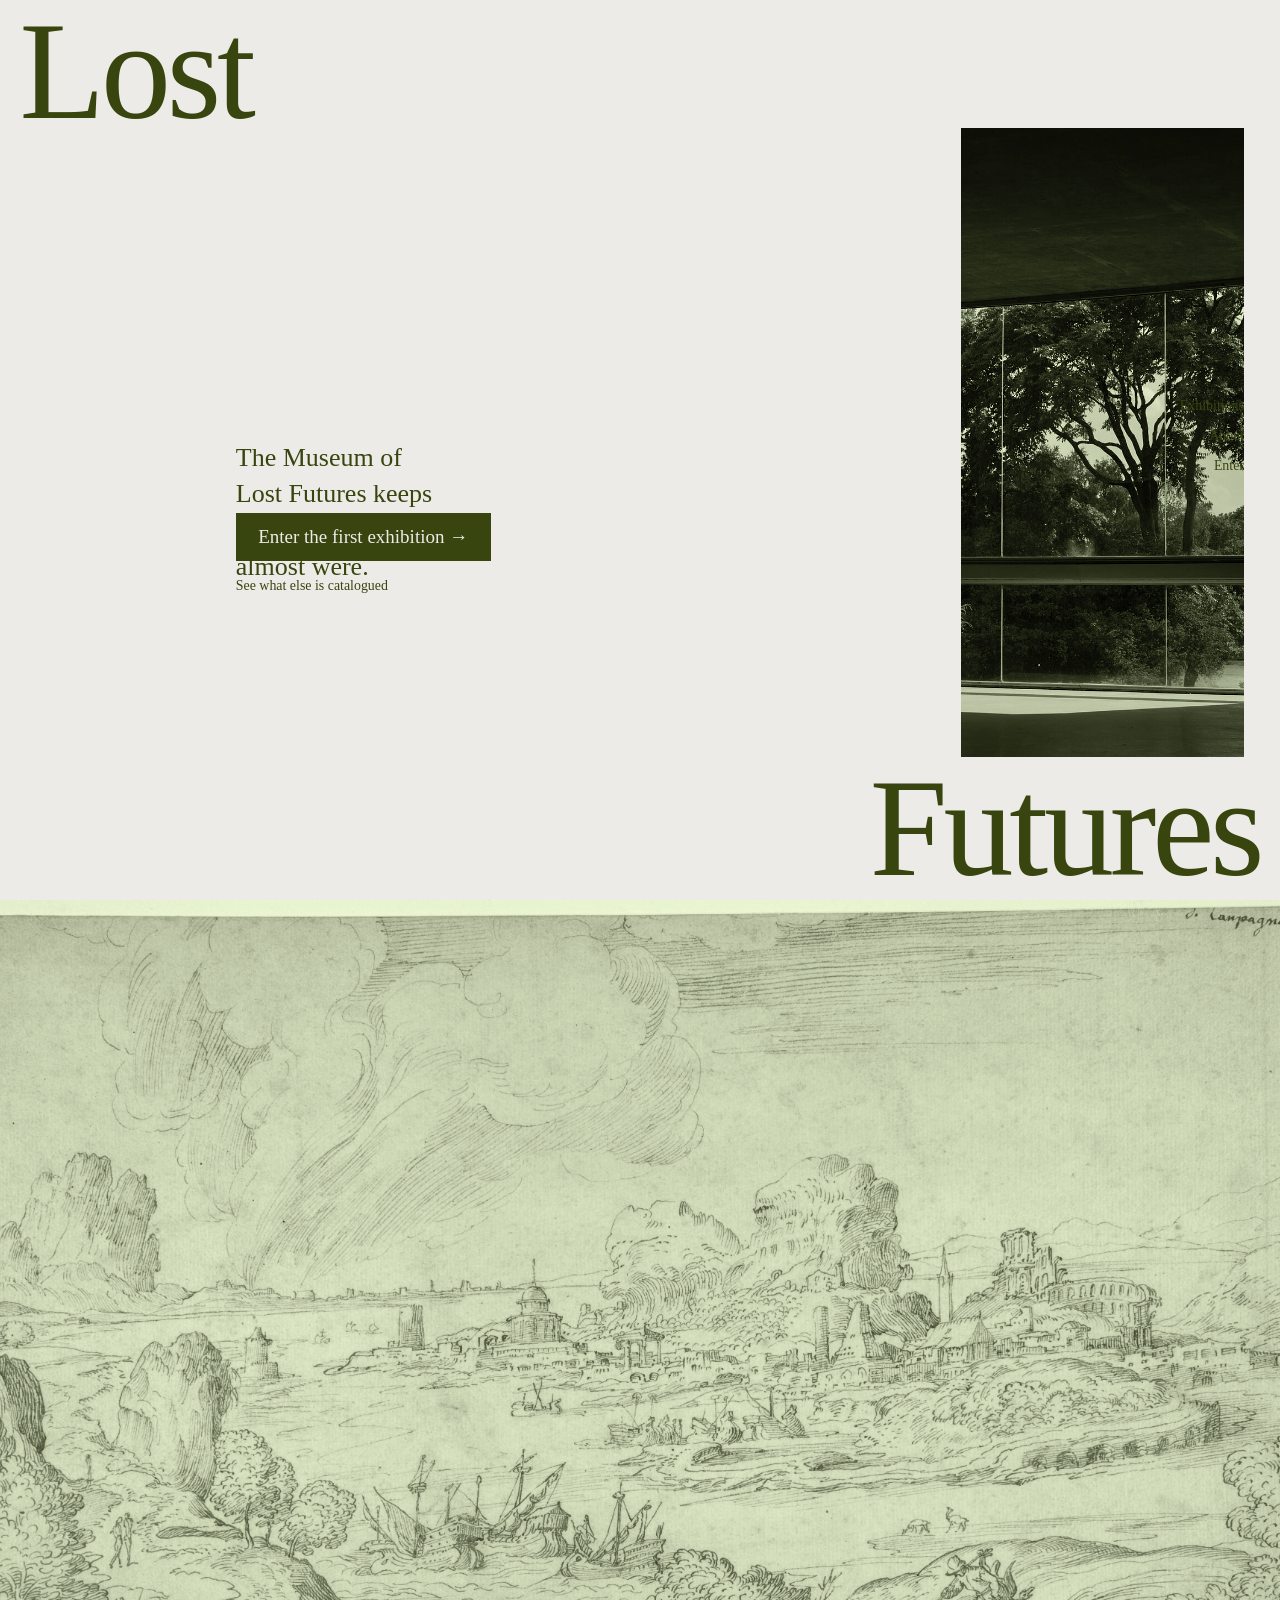
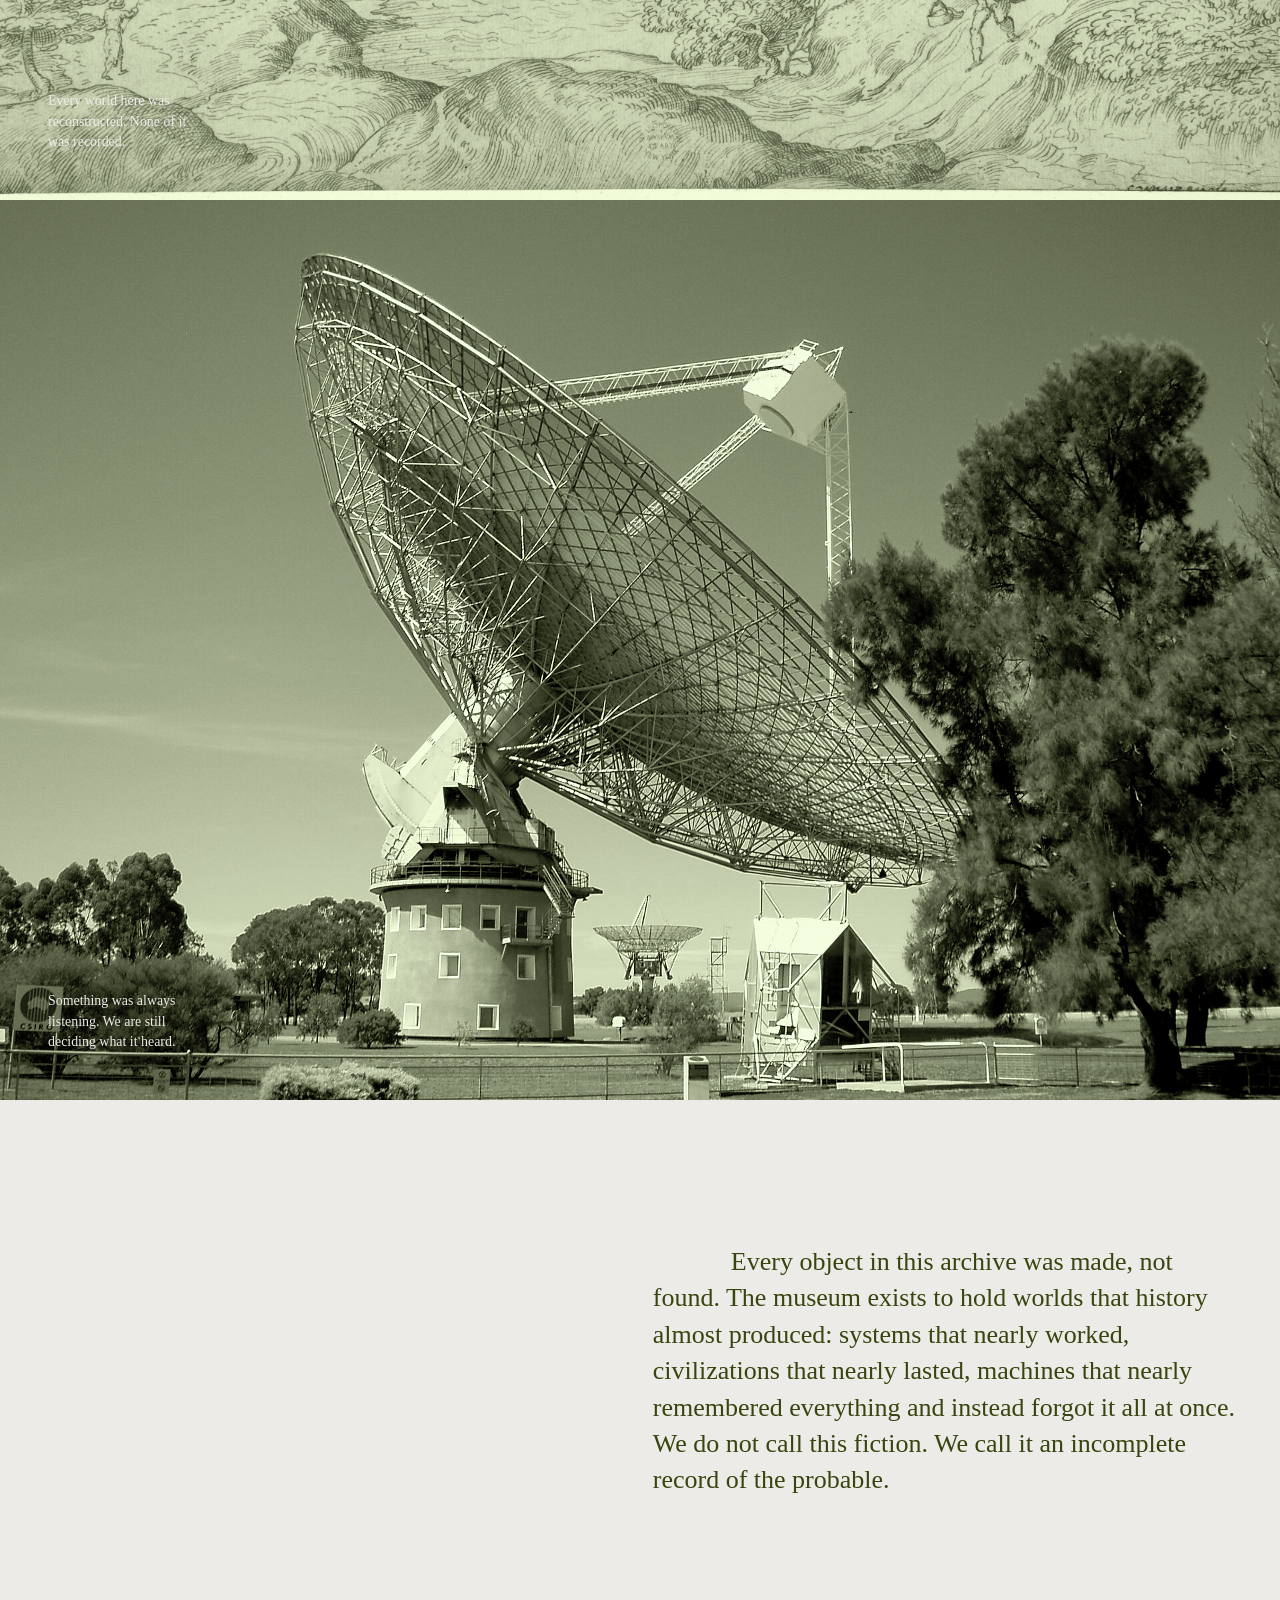
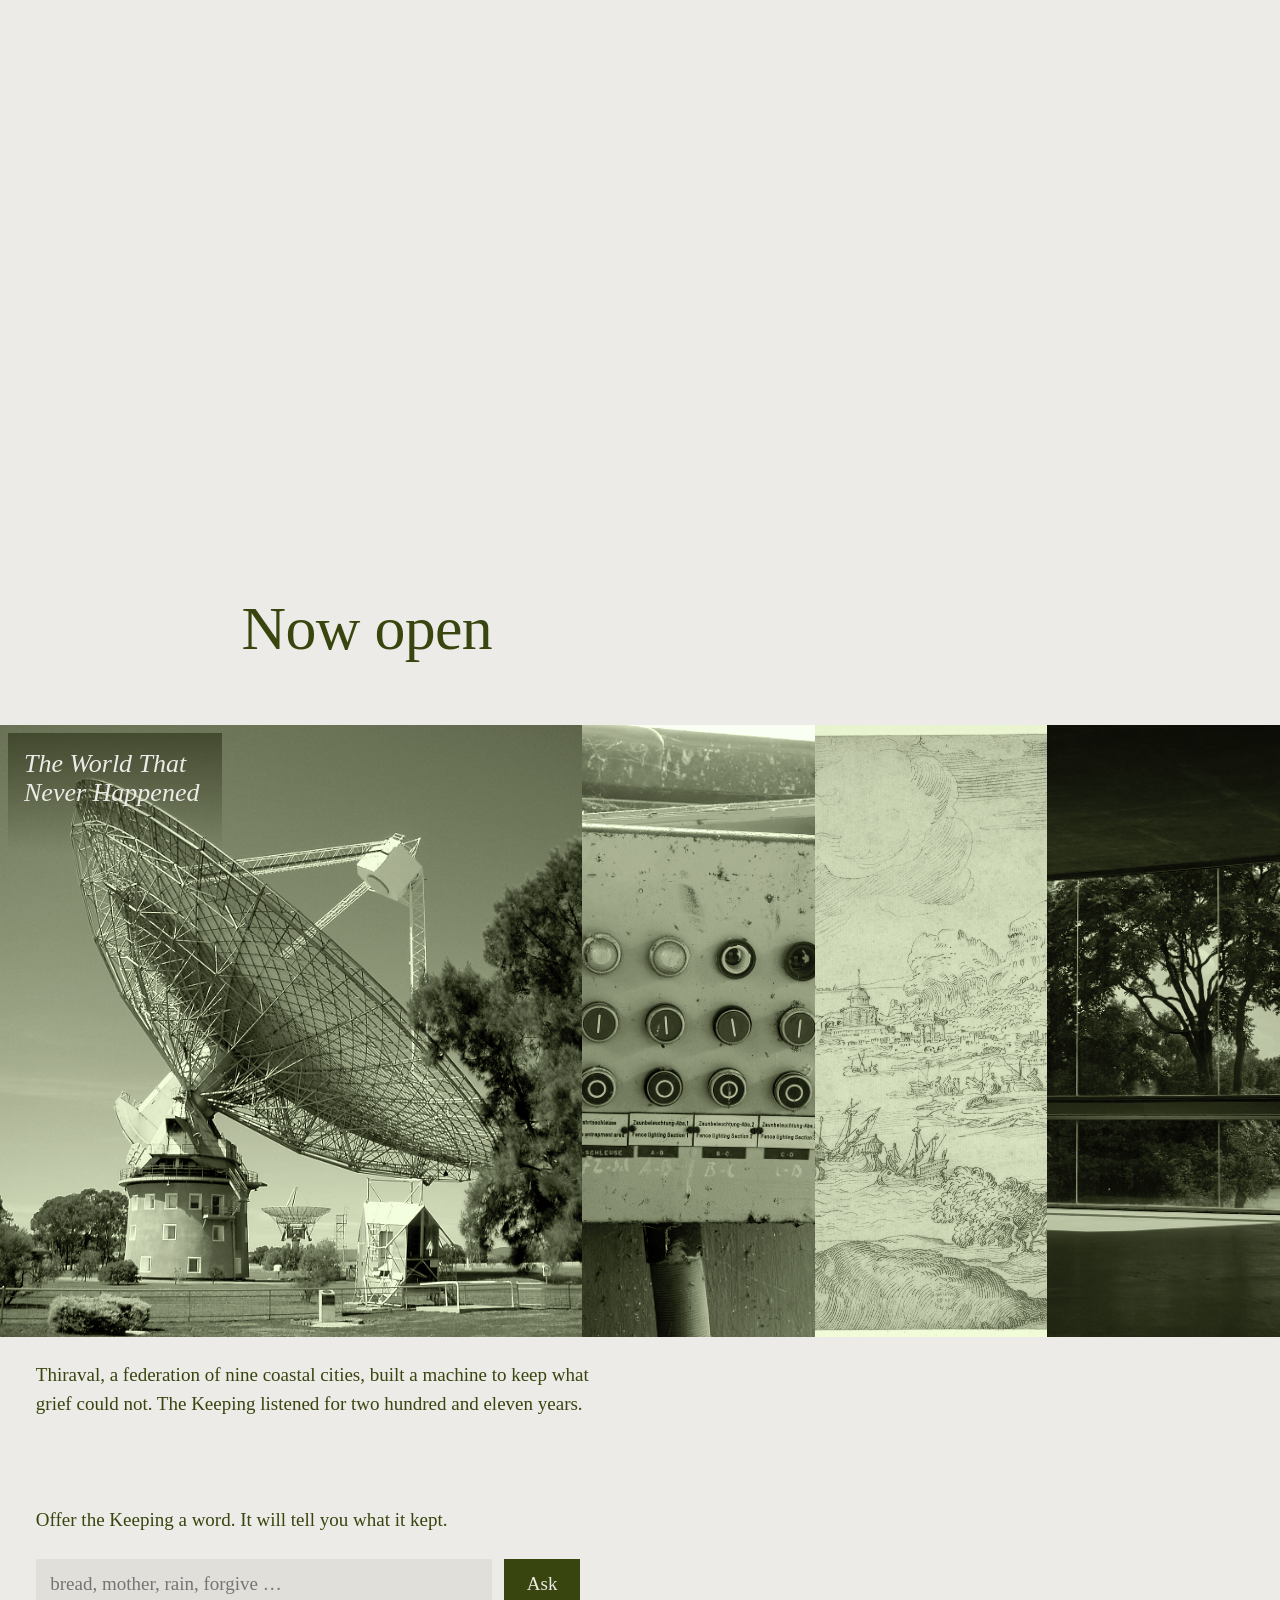
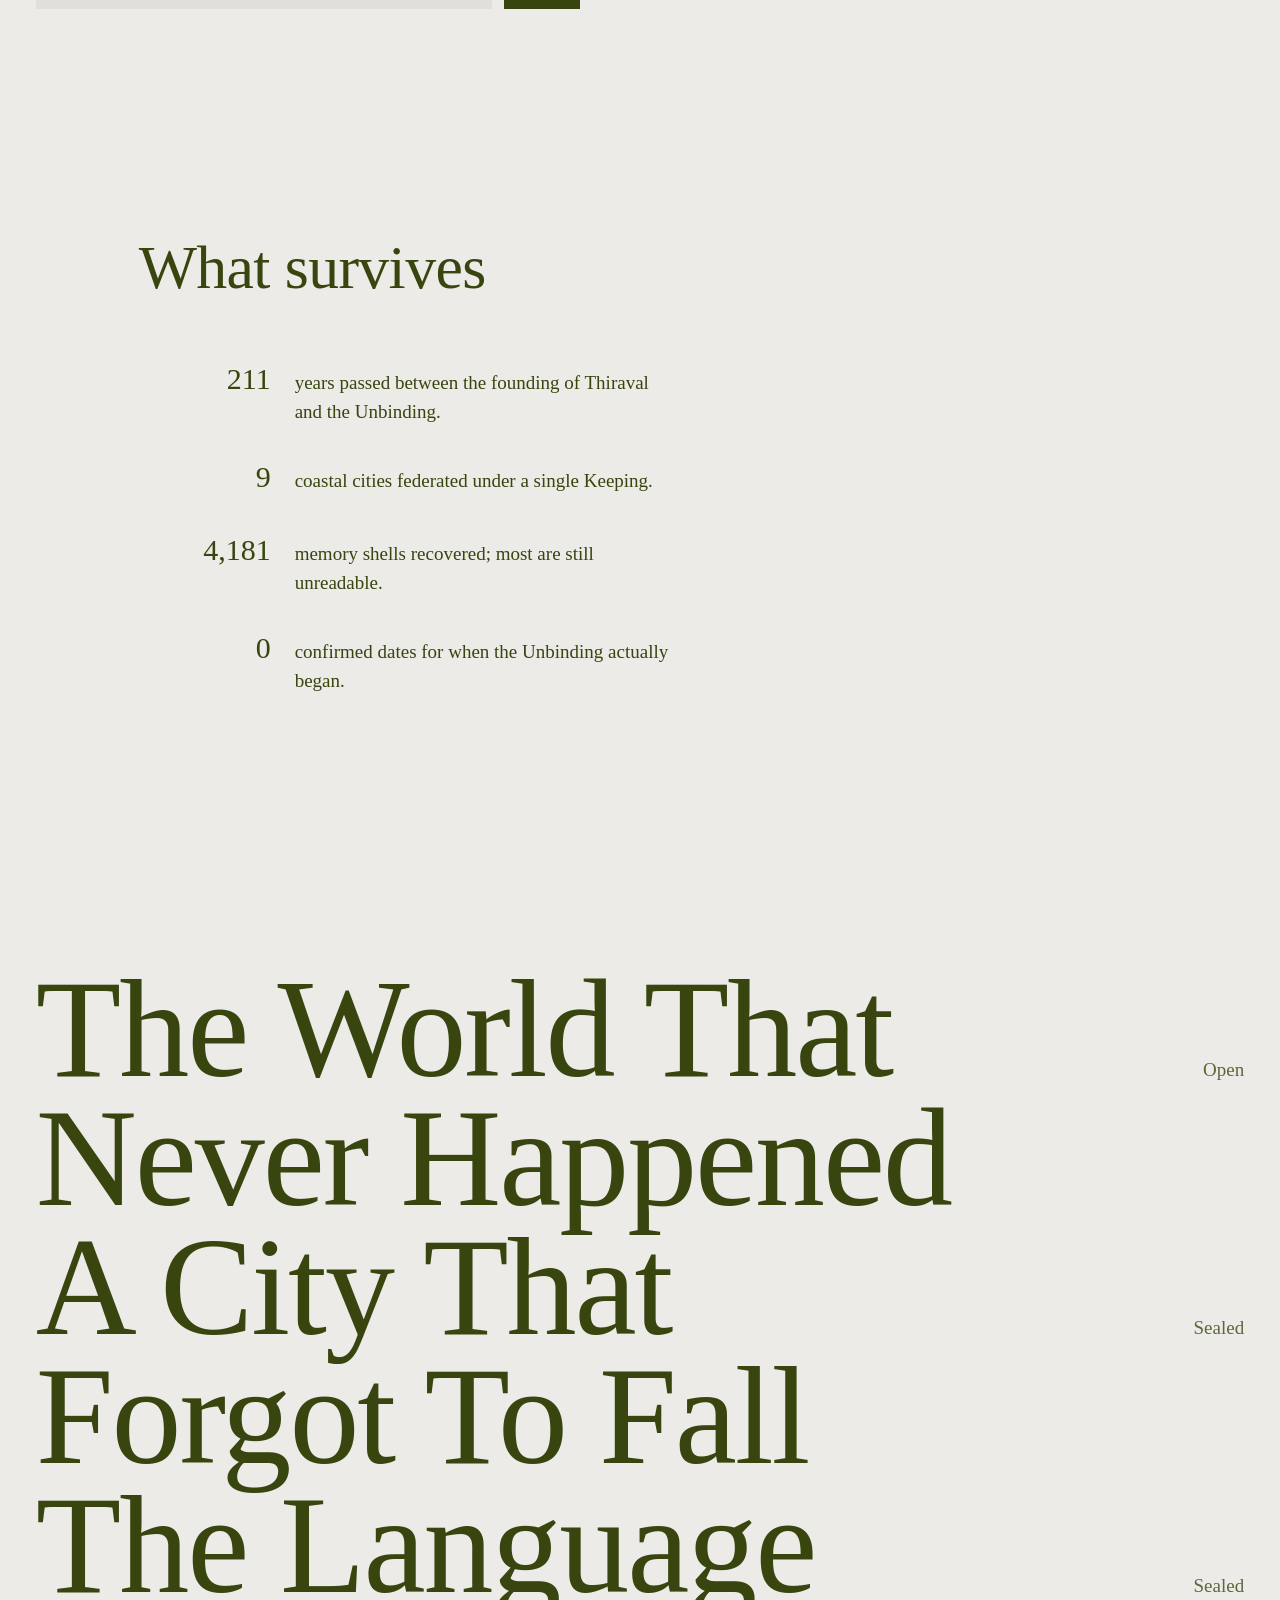
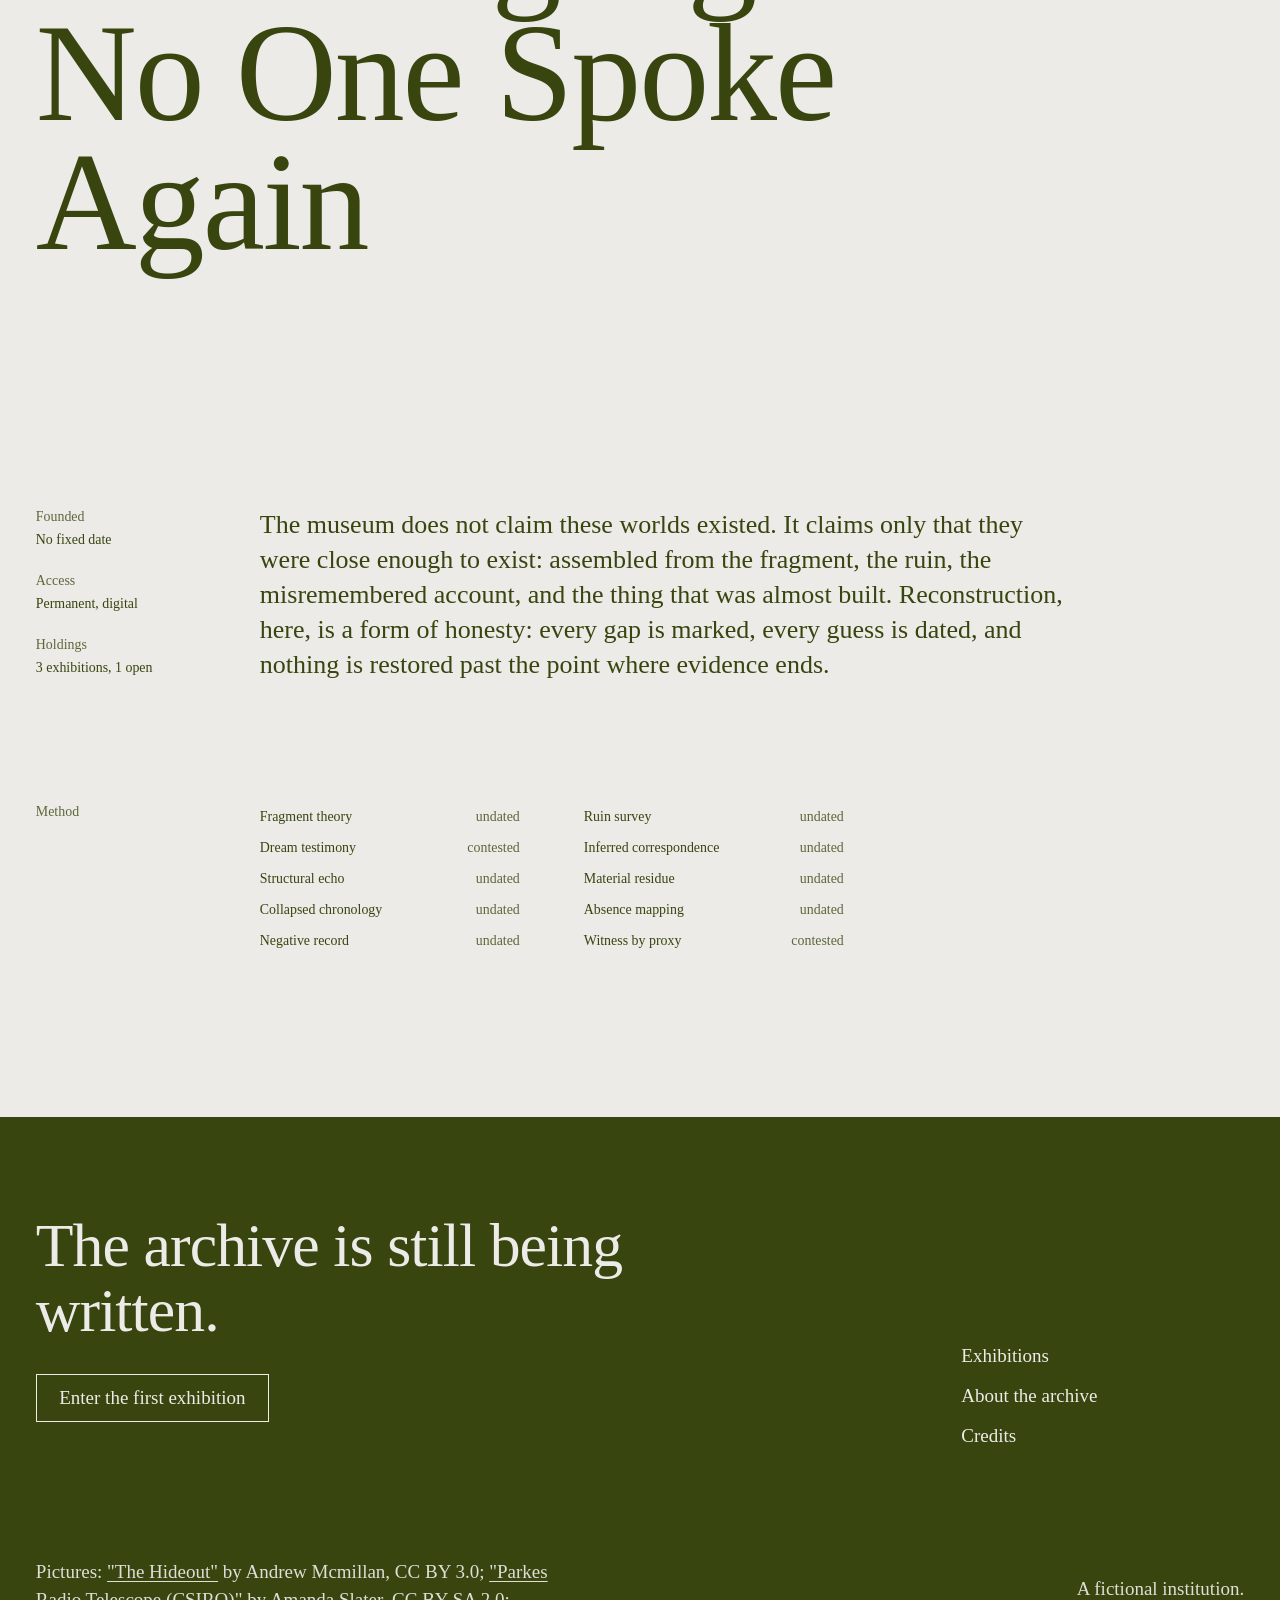
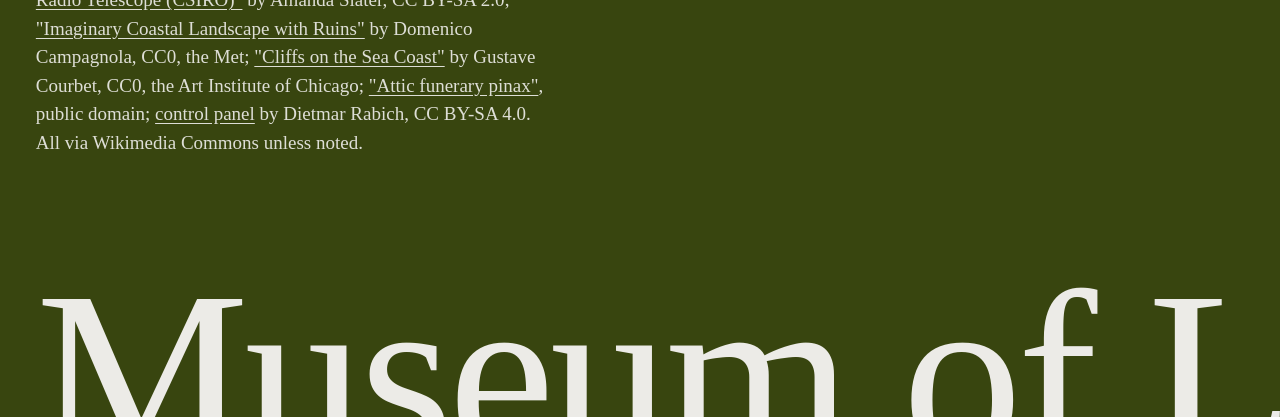
==== index.html @ 2cdce766 "Add museum site: homepage, first exhibition page and assets Co-Authored-By: Claude Opus 5.5 <noreply" ====
<!doctype html>
<html lang="en">
<head>
<meta charset="utf-8">
<meta name="viewport" content="width=device-width, initial-scale=1">
<title>The Museum of Lost Futures</title>
<meta name="description" content="An archive of civilizations, machines and tomorrows that never existed. First exhibition: The World That Never Happened.">
<link rel="preconnect" href="https://api.fontshare.com">
<link rel="preconnect" href="https://cdn.fontshare.com" crossorigin>
<link href="https://api.fontshare.com/v2/css?f[]=erode@400,401,500,600&display=swap" rel="stylesheet">
<link rel="stylesheet" href="assets/css/style.css">
<script>document.documentElement.classList.add('js')</script>
</head>
<body>

<div class="sr-only"><a href="#main">Skip to content</a></div>

<nav class="site-links small" aria-label="Site">
  <a class="link" href="#catalogue">Exhibitions</a>
  <a class="link" href="#about">About</a>
  <a class="link" href="exhibition-01.html">Enter</a>
</nav>

<main id="main">

  <div class="monument-wrap">
    <h1 class="monument">
      <span class="monument__word monument__word--a">Lost</span>
      <span class="monument__word monument__word--b">Futures</span>
      <span class="sr-only">. The Museum of Lost Futures</span>
    </h1>

    <div class="stage">
      <div class="hero">
        <div class="hero__panel">
          <div class="hero__lead" data-reveal>
            <p>The Museum of Lost Futures keeps the civilizations that almost were.</p>
          </div>
          <div class="hero__actions" data-reveal>
            <a class="button" href="exhibition-01.html">Enter the first exhibition →</a>
            <a class="link small" href="#catalogue">See what else is catalogued</a>
          </div>
        </div>
        <div class="hero__photo">
          <div class="plate opening-plate">
            <img class="cover" src="assets/img/archive-vault.jpg" width="1920" height="1283" alt="A quiet, concrete archive hall holding a glass case of ceramics, overlooking trees through a wide curved window.">
          </div>
        </div>
      </div>

      <div class="story">
        <div class="story__panel">
          <div class="plate"><img class="cover" src="assets/img/coastal-ruins-imaginary.jpg" width="3871" height="2412" alt="A pen-and-ink drawing of an invented coastline crowded with towers, domes and ruined colonnades." loading="lazy"></div>
          <p class="story__caption small">Every world here was reconstructed. None of it was recorded.</p>
        </div>
        <div class="story__panel">
          <div class="plate"><img class="cover" src="assets/img/listening-array.jpg" width="1920" height="1440" alt="A large dish-shaped listening array tilted toward the sky." loading="lazy"></div>
          <p class="story__caption small">Something was always listening. We are still deciding what it heard.</p>
        </div>
      </div>
    </div>
  </div>

  <section class="intro">
    <div class="wrap grid">
      <div class="intro__text" data-reveal>
        <p>Every object in this archive was made, not found. The museum exists to hold worlds that history almost produced: systems that nearly worked, civilizations that nearly lasted, machines that nearly remembered everything and instead forgot it all at once. We do not call this fiction. We call it an incomplete record of the probable.</p>
      </div>
      <div class="intro__media">
        <div class="intro__photo plate shutter" data-reveal>
          <img class="cover" src="assets/img/funerary-tablet.jpg" width="1756" height="3008" alt="A fragment of painted terracotta, cracked and partially missing, showing a figure in dark glaze.">
        </div>
        <p class="intro__note" data-reveal>Fragment 212–A. Recovered condition: partial. Catalogued without certainty of origin.</p>
      </div>
    </div>
  </section>

  <section class="showcase" id="exhibition">
    <div class="wrap grid">
      <h2 class="showcase__heading section-heading" data-reveal>Now open</h2>
    </div>
    <div class="band">
      <a class="band__panel band__panel--wide" href="exhibition-01.html" aria-label="Enter The World That Never Happened" data-reveal style="--i: 0">
        <div class="plate"><img class="cover" src="assets/img/listening-array.jpg" width="1920" height="1440" alt="The listening array, tilted skyward." loading="lazy"></div>
        <p class="band__title title-of-work">The World That Never Happened</p>
      </a>
      <div class="band__panel" data-reveal style="--i: 1">
        <div class="plate"><img class="cover" src="assets/img/control-panel.jpg" width="1920" height="1280" alt="A weathered control panel with rows of labelled switches." loading="lazy"></div>
      </div>
      <div class="band__panel" data-reveal style="--i: 2">
        <div class="plate"><img class="cover" src="assets/img/coastal-ruins-imaginary.jpg" width="3871" height="2412" alt="An imagined coastline of towers and ruins." loading="lazy"></div>
      </div>
      <div class="band__panel" data-reveal style="--i: 3">
        <div class="plate"><img class="cover" src="assets/img/archive-vault.jpg" width="1920" height="1283" alt="A concrete archive hall." loading="lazy"></div>
      </div>
    </div>
    <div class="wrap">
      <p class="showcase__caption">Thiraval, a federation of nine coastal cities, built a machine to keep what grief could not. The Keeping listened for two hundred and eleven years.</p>

      <div class="oracle" data-reveal>
        <p class="oracle__intro">Offer the Keeping a word. It will tell you what it kept.</p>
        <form id="oracle-form" autocomplete="off">
          <label class="sr-only" for="oracle-input">A word for the Keeping</label>
          <input class="field" id="oracle-input" name="word" type="text" maxlength="40" placeholder="bread, mother, rain, forgive …" required>
          <button class="button" type="submit">Ask</button>
        </form>
        <div class="oracle__result" id="oracle-result" hidden>
          <div class="oracle__meta nums">
            <span id="oracle-cat">Fragment …</span>
            <span id="oracle-cond">Condition …</span>
          </div>
          <p class="oracle__fragment" id="oracle-text"></p>
        </div>
        <noscript>
          <div class="oracle__result">
            <div class="oracle__meta"><span>Fragment 118–C</span><span>Condition: partial</span></div>
            <p class="oracle__fragment">"…kept the sound of the door, not the voice that came through it."</p>
          </div>
        </noscript>
      </div>
    </div>
  </section>

  <section class="stats">
    <div class="wrap grid">
      <div class="stats__col">
        <h2 class="stats__heading section-heading" data-reveal>What survives</h2>
        <dl>
          <div class="stats__row" data-reveal style="--i: 0"><dt class="stats__figure nums">211</dt><dd class="stats__sentence">years passed between the founding of Thiraval and the Unbinding.</dd></div>
          <div class="stats__row" data-reveal style="--i: 1"><dt class="stats__figure nums">9</dt><dd class="stats__sentence">coastal cities federated under a single Keeping.</dd></div>
          <div class="stats__row" data-reveal style="--i: 2"><dt class="stats__figure nums">4,181</dt><dd class="stats__sentence">memory shells recovered; most are still unreadable.</dd></div>
          <div class="stats__row" data-reveal style="--i: 3"><dt class="stats__figure nums">0</dt><dd class="stats__sentence">confirmed dates for when the Unbinding actually began.</dd></div>
        </dl>
      </div>
      <div class="stats__media plate shutter" data-reveal>
        <img class="cover" src="assets/img/cliffs-sea.jpg" width="1920" height="1139" alt="A painted coastline under a pale, overcast sky.">
      </div>
    </div>
  </section>

  <section class="catalogue" id="catalogue">
    <div class="wrap">
      <a class="catalogue__item" href="exhibition-01.html" data-reveal style="--i: 0">
        <span class="catalogue__name">The World That Never Happened</span>
        <span class="catalogue__status small">Open</span>
      </a>
      <div class="catalogue__item catalogue__item--sealed" data-reveal style="--i: 1">
        <span class="catalogue__name">A City That Forgot To Fall</span>
        <span class="catalogue__status small">Sealed</span>
      </div>
      <div class="catalogue__item catalogue__item--sealed" data-reveal style="--i: 2">
        <span class="catalogue__name">The Language No One Spoke Again</span>
        <span class="catalogue__status small">Sealed</span>
      </div>
    </div>
  </section>

  <section class="about" id="about">
    <div class="wrap">
      <div class="about__row">
        <dl class="about__facts" data-reveal>
          <div class="about__fact"><dt>Founded</dt><dd>No fixed date</dd></div>
          <div class="about__fact"><dt>Access</dt><dd>Permanent, digital</dd></div>
          <div class="about__fact"><dt>Holdings</dt><dd>3 exhibitions, 1 open</dd></div>
        </dl>
        <p class="about__lead" data-reveal>The museum does not claim these worlds existed. It claims only that they were close enough to exist: assembled from the fragment, the ruin, the misremembered account, and the thing that was almost built. Reconstruction, here, is a form of honesty: every gap is marked, every guess is dated, and nothing is restored past the point where evidence ends.</p>
      </div>
      <div class="about__row">
        <span class="about__word">Method</span>
        <div class="about__methods" data-reveal>
          <div class="about__method"><span>Fragment theory</span><span>undated</span></div>
          <div class="about__method"><span>Ruin survey</span><span>undated</span></div>
          <div class="about__method"><span>Dream testimony</span><span>contested</span></div>
          <div class="about__method"><span>Inferred correspondence</span><span>undated</span></div>
          <div class="about__method"><span>Structural echo</span><span>undated</span></div>
          <div class="about__method"><span>Material residue</span><span>undated</span></div>
          <div class="about__method"><span>Collapsed chronology</span><span>undated</span></div>
          <div class="about__method"><span>Absence mapping</span><span>undated</span></div>
          <div class="about__method"><span>Negative record</span><span>undated</span></div>
          <div class="about__method"><span>Witness by proxy</span><span>contested</span></div>
        </div>
      </div>
    </div>
  </section>

</main>

<footer class="site-footer">
  <div class="footer__top">
    <p class="footer__invite" data-reveal>The archive is still being written.</p>
    <div style="grid-column: 1 / 8; margin-top: 2rem;" data-reveal>
      <a class="button button--ghost" href="exhibition-01.html" style="border-color: var(--field-1-ink); color: var(--field-1-ink);">Enter the first exhibition</a>
    </div>
    <div class="footer__links small" data-reveal>
      <a class="link" href="#catalogue">Exhibitions</a>
      <a class="link" href="#about">About the archive</a>
      <a class="link" href="#credits">Credits</a>
    </div>
  </div>
  <div class="footer__credits" id="credits">
    <p class="credits">Pictures: <a href="https://commons.wikimedia.org/wiki/File:The_Hideout_(161380533).jpeg">"The Hideout"</a> by Andrew Mcmillan, CC BY 3.0; <a href="https://commons.wikimedia.org/wiki/File:Parkes_Radio_Telescope_(CSIRO).jpg">"Parkes Radio Telescope (CSIRO)"</a> by Amanda Slater, CC BY-SA 2.0; <a href="https://www.metmuseum.org/art/collection/search/338344">"Imaginary Coastal Landscape with Ruins"</a> by Domenico Campagnola, CC0, the Met; <a href="https://www.artic.edu/artworks/153993">"Cliffs on the Sea Coast"</a> by Gustave Courbet, CC0, the Art Institute of Chicago; <a href="https://commons.wikimedia.org/wiki/File:Attic_black-figure_funerary_pinax_(Berlin_Antikensammlung_F_1826).jpg">"Attic funerary pinax"</a>, public domain; <a href="https://commons.wikimedia.org/wiki/File:D%C3%BClmen,_Kirchspiel,_ehem._Sondermunitionslager_Visbeck,_Beobachtungsturm_der_US_Army_--_2022_--_4450.jpg">control panel</a> by Dietmar Rabich, CC BY-SA 4.0. All via Wikimedia Commons unless noted.</p>
    <p>A fictional institution.</p>
  </div>
  <p class="footer__wordmark" aria-hidden="true">Museum of Lost Futures</p>
</footer>

<script src="assets/js/base.js" defer></script>
<script src="assets/js/main.js" defer></script>
</body>
</html>
---- assets/css/style.css ----
/* The Museum of Lost Futures — house style.
   Direction: "The name as a monument" / Name split to corners, Erode, Olive on bone.
   Built on tasteskill's base.css (reset, steps, grid, motion helpers), tokens replaced below. */

/* ---------- tokens ---------- */
:root {
  --bg: #ecebe7;
  --surface: #e1dfd9;
  --surface-2: #d6d3ca;
  --ink: #38450f;
  --muted: #5d683a;
  --accent: #38450f;
  --accent-ink: #ecebe7;
  --field-1: #38450f;
  --field-1-ink: #ecebe7;

  --font-display: 'Erode', Georgia, 'Iowan Old Style', serif;
  --font-text: 'Erode', Georgia, 'Iowan Old Style', serif;

  --step-small: clamp(0.8125rem, 0.79rem + 0.1vw, 0.875rem);
  --step-body: clamp(1.0625rem, 1rem + 0.25vw, 1.1875rem);
  --step-lead: clamp(1.25rem, 1.1rem + 0.7vw, 1.625rem);
  --step-head: clamp(2rem, 1.3rem + 3.2vw, 4rem);
  --step-display: clamp(4.5rem, 1rem + 16vw, 8.75rem);

  --margin: clamp(1.25rem, 2.8vw, 2.25rem);
  --gutter: clamp(1rem, 2vw, 2rem);
  --section: clamp(5rem, 12vw, 13rem);
  --radius: 0px;

  --ease-out: cubic-bezier(0.22, 1, 0.36, 1);
  --ease-expo: cubic-bezier(0.16, 1, 0.3, 1);
  --ease-in-out: cubic-bezier(0.76, 0, 0.24, 1);
  --ease-soft: cubic-bezier(0.33, 1, 0.68, 1);
  --ease-exit: cubic-bezier(0.55, 0.055, 0.675, 0.19);
  --t-press: 140ms;
  --t-hover: 180ms;
  --t-ui: 240ms;
  --t-reveal: 800ms;
  --t-open: 1200ms;
  --stagger-line: 90ms;
  --stagger-item: 70ms;
}

/* ---------- cross-page navigation ---------- */
@view-transition { navigation: auto; }

/* ---------- fonts ---------- */
@font-face {
  font-family: 'Erode';
  src: local('Erode');
}

/* ---------- reset ---------- */
*, *::before, *::after { box-sizing: border-box; }
html { -webkit-text-size-adjust: 100%; text-size-adjust: 100%; scroll-behavior: auto; }
body { margin: 0; background: var(--bg); color: var(--ink); font-family: var(--font-text); font-size: var(--step-body); line-height: 1.5; font-kerning: normal; -webkit-font-smoothing: antialiased; text-rendering: optimizeLegibility; }
h1, h2, h3, h4, p, figure, blockquote, ul, ol, dl, dd { margin: 0; }
ul[class], ol[class] { padding: 0; list-style: none; }
img, video, svg, canvas { display: block; max-width: 100%; }
img, video { height: auto; background: var(--surface); }
button, input, select, textarea { font: inherit; color: inherit; }
button { background: none; border: 0; padding: 0; cursor: pointer; }
a { color: inherit; }
:target { scroll-margin-top: 6rem; }
::selection { background: var(--accent); color: var(--accent-ink); }
:focus-visible { outline: 2px solid var(--accent); outline-offset: 3px; }

/* ---------- type ---------- */
h1, h2, h3 { font-family: var(--font-display); font-weight: inherit; text-wrap: balance; hyphens: none; }
.display { font-size: var(--step-display); line-height: 0.86; letter-spacing: -0.03em; font-weight: 500; }
.head { font-size: var(--step-head); line-height: 1.02; letter-spacing: -0.02em; font-weight: 500; }
.lead { font-size: var(--step-lead); line-height: 1.35; max-width: 40ch; }
.small { font-size: var(--step-small); line-height: 1.45; }
.muted { color: var(--muted); }
em, .title-of-work { font-style: italic; }
p { max-width: 62ch; text-wrap: pretty; }
p + p { margin-top: 0.9em; }
.nums { font-variant-numeric: tabular-nums; }
.only-wide { display: none; }
@media (min-width: 48em) { .only-wide { display: inline; } }
@media (max-width: 47.99em) { .only-narrow-hide { display: none; } }

/* ---------- layout ---------- */
.wrap { padding-inline: var(--margin); }
.grid { display: grid; grid-template-columns: repeat(12, minmax(0, 1fr)); column-gap: var(--gutter); }
.section { padding-block: calc(var(--section) / 2); }
.section + .section { margin-top: 0; }
.bleed { margin-inline: calc(var(--margin) * -1); }
.cover { width: 100%; height: 100%; object-fit: cover; }
.sr-only { position: absolute; width: 1px; height: 1px; overflow: hidden; clip-path: inset(50%); white-space: nowrap; }
.section-heading { font-size: var(--step-head); line-height: 1.05; letter-spacing: -0.01em; font-weight: 500; }

/* ---------- controls ---------- */
.button { display: inline-flex; align-items: center; justify-content: center; min-height: 3rem; padding: 0 1.4rem; background: var(--accent); color: var(--accent-ink); border-radius: var(--radius); text-decoration: none; white-space: nowrap; transition: transform var(--t-press) var(--ease-out), opacity var(--t-hover) ease; }
.button:active { transform: scale(0.97); }
@media (hover: hover) and (pointer: fine) {
  .button:hover { opacity: 0.86; }
}
.button--ghost { background: transparent; color: var(--ink); border: 1.5px solid currentColor; }
.link { text-decoration: underline; text-decoration-color: transparent; text-underline-offset: 0.22em; text-decoration-thickness: 0.07em; transition: text-decoration-color var(--t-hover) ease, opacity var(--t-hover) ease; }
.link-plain { text-decoration: underline; text-underline-offset: 0.18em; text-decoration-thickness: 0.07em; }
@media (hover: hover) and (pointer: fine) {
  .link:hover { text-decoration-color: currentColor; }
}
.field { width: 100%; min-height: 3rem; padding: 0.7rem 0.9rem; background: var(--surface); border: 0; border-radius: var(--radius); font-size: max(1rem, var(--step-body)); }
.field:focus-visible { outline: 2px solid var(--accent); outline-offset: 2px; }

/* ---------- motion helpers (content stays visible without JavaScript) ---------- */
.lines .line { display: block; overflow: hidden; padding-bottom: 0.08em; margin-bottom: -0.08em; }
.lines [data-line] { display: block; }
.shutter { overflow: hidden; }
@media (prefers-reduced-motion: no-preference) {
  .js [data-rise] { opacity: 0; transform: translateY(18px); animation: ad-rise var(--t-reveal) var(--ease-out) forwards; animation-delay: calc(var(--i, 0) * 90ms + 120ms); }
  .js .lines [data-line] { transform: translateY(105%); animation: ad-line 900ms var(--ease-out) forwards; animation-delay: calc(var(--i, 0) * 110ms + 150ms); }
  .js [data-reveal] { opacity: 0; transform: translateY(24px); transition: opacity 700ms var(--ease-out), transform 900ms var(--ease-out); transition-delay: calc(var(--i, 0) * 90ms); }
  .js [data-reveal].is-in { opacity: 1; transform: none; }
  .js .shutter[data-reveal] { opacity: 1; transform: none; clip-path: inset(0 0 100% 0); transition: clip-path 1100ms var(--ease-in-out); }
  .js .shutter[data-reveal] img { transform: scale(1.12); transition: transform 1500ms var(--ease-soft); }
  .js .shutter[data-reveal].is-in { clip-path: inset(0); }
  .js .shutter[data-reveal].is-in img { transform: none; }
}
@keyframes ad-rise { to { opacity: 1; transform: none; } }
@keyframes ad-line { to { transform: none; } }
@keyframes ad-settle { to { transform: scale(1); } }

/* opening reveal: the first screen, playing once on load, not scroll-triggered */
@media (prefers-reduced-motion: no-preference) {
  .js .opening-plate img { transform: scale(1.09); animation: ad-settle 2000ms var(--ease-soft) forwards; animation-delay: 60ms; }
}

/* view transitions between pages: a deliberate cross-fade, not the 90ms browser default */
@media (prefers-reduced-motion: no-preference) {
  ::view-transition-old(root), ::view-transition-new(root) { animation-duration: 420ms; animation-timing-function: var(--ease-in-out); }
}
@media (prefers-reduced-motion: reduce) {
  ::view-transition-group(*) { animation: none !important; }
}

/* ---------- imagery: one treatment for every photograph ---------- */
.plate { position: relative; overflow: hidden; background: var(--surface-2); }
.plate img { filter: grayscale(1) contrast(1.06) brightness(0.98) sepia(0.22) saturate(1.3) hue-rotate(40deg); mix-blend-mode: normal; }
.plate::after { content: ''; position: absolute; inset: 0; background: var(--ink); mix-blend-mode: color; opacity: 0.38; pointer-events: none; }
.plate::before { content: ''; position: absolute; inset: 0; background: var(--bg); mix-blend-mode: luminosity; opacity: 0; pointer-events: none; }

/* ============================================================
   NAV
   ============================================================ */
.site-links { position: fixed; z-index: 30; display: flex; flex-direction: column; align-items: flex-end; gap: 0.6rem; right: clamp(1.25rem, 3vw, 2.25rem); top: 44%; }
.site-links a { font-size: var(--step-small); }
@media (max-width: 47.99em) {
  .site-links { flex-direction: row; gap: 1rem; top: 1rem; right: var(--margin); }
  .site-links a:not(:last-child) { display: none; }
}

/* ============================================================
   HOMEPAGE — MONUMENT HERO (name split to corners)
   ============================================================ */
.monument-wrap { position: relative; }
.monument { position: sticky; top: 0; height: 100svh; margin-bottom: calc(-1 * 100svh); pointer-events: none; z-index: 20; }
.monument__word { position: absolute; margin: 0; font-size: var(--step-display); line-height: 0.82; letter-spacing: -0.03em; font-weight: 500; background: var(--bg); padding: 0.1em 0.14em; }
.monument__word--a { top: 0; left: 0; }
.monument__word--b { bottom: 0; right: 0; text-align: right; }

.stage { position: relative; z-index: 10; }
.hero { position: relative; min-height: 100svh; display: grid; grid-template-columns: repeat(12, minmax(0, 1fr)); column-gap: var(--gutter); padding-inline: var(--margin); padding-block: clamp(5.5rem, 10vw, 8rem) clamp(2rem, 6vw, 4rem); align-items: stretch; }
.hero__panel { grid-column: 1 / 10; position: relative; }
.hero__lead { position: absolute; left: calc(100% / 9 * 2); top: 44%; max-width: 30ch; }
.hero__lead p { font-size: var(--step-lead); line-height: 1.4; max-width: 28ch; }
.hero__actions { position: absolute; left: calc(100% / 9 * 2); top: calc(44% + 4.6rem); display: flex; flex-direction: column; align-items: flex-start; gap: 0.9rem; }
.hero__photo { grid-column: 10 / 13; position: relative; }
.hero__photo .plate { position: absolute; inset: 0; }
@media (max-width: 61.99em) {
  .hero__lead, .hero__actions { position: static; margin-left: 0; max-width: 34ch; }
  .hero__panel { grid-column: 1 / 13; display: flex; flex-direction: column; gap: 1.75rem; padding-top: 2rem; }
  .hero__photo { display: none; }
}
@media (max-width: 47.99em) {
  .monument__word { font-size: 15vw; padding: 0.5rem 0.9rem; }
  .hero { padding-top: 6rem; }
}

.story { position: relative; z-index: 10; background: var(--bg); }
.story__panel { min-height: 100svh; display: flex; align-items: flex-end; position: relative; }
.story__panel .plate { position: absolute; inset: 0; }
.story__panel--text { align-items: center; justify-content: center; background: var(--surface); }
.story__caption { position: relative; padding: clamp(1.5rem, 4vw, 3rem); max-width: 34ch; color: var(--bg); }
.story__statement { position: relative; max-width: 22ch; text-align: left; padding-inline: var(--margin); }

/* ============================================================
   INTRO
   ============================================================ */
.intro { position: relative; z-index: 10; background: var(--bg); padding-block: clamp(5rem, 16vh, 10rem); }
.intro .grid { align-items: start; }
.intro__text { grid-column: 7 / 13; font-size: var(--step-lead); line-height: 1.4; }
.intro__text p { max-width: none; text-indent: 3em; }
.intro__media { grid-column: 1 / 4; }
.intro__photo { width: 100%; aspect-ratio: 1 / 1; }
.intro__note { width: 180px; max-width: 100%; margin-top: 6rem; font-size: var(--step-small); color: var(--muted); }
@media (max-width: 61.99em) {
  .intro__text { grid-column: 1 / 13; order: 1; text-align: left; }
  .intro__text p { text-indent: 0; }
  .intro__media { grid-column: 1 / 13; order: 2; margin-top: 2.5rem; display: flex; align-items: flex-end; gap: 1.25rem; }
  .intro__photo { width: 62%; aspect-ratio: 4 / 5; margin-left: auto; }
  .intro__note { width: 30%; margin-top: 0; }
}

/* ============================================================
   SHOWCASE
   ============================================================ */
.showcase { position: relative; z-index: 10; background: var(--bg); padding-block: clamp(4rem, 10vw, 7rem) 0; }
.showcase__heading { grid-column: 3 / 9; margin-bottom: 4rem; }
.band { display: flex; height: 68svh; min-height: 420px; }
.band__panel { position: relative; flex-grow: 2; min-width: 0; transition: flex-grow 450ms var(--ease-in-out); }
.band__panel .plate { position: absolute; inset: 0; }
.band__panel--wide { flex-grow: 5; }
.band__panel img { transition: transform 450ms var(--ease-out); }
@media (hover: hover) and (pointer: fine) {
  .band__panel:hover { flex-grow: 6; }
  .band__panel:hover img, .band__panel:focus-visible img { transform: scale(1.04); }
}
.band__title { position: absolute; top: 24px; left: 24px; right: 24px; color: var(--bg); z-index: 2; font-size: var(--step-lead); line-height: 1.12; max-width: 14ch; }
.band__title::before { content: ''; position: absolute; inset: -16px -16px auto -16px; height: 7.5rem; background: linear-gradient(to bottom, rgba(32, 38, 12, 0.55), rgba(32, 38, 12, 0)); z-index: -1; } /* taste-skill-ignore: neutral scrim under text on a photo, the one allowed gradient */
.showcase__caption { padding-block: 1.5rem; font-size: var(--step-body); max-width: 62ch; }

.oracle { padding-block: clamp(2.5rem, 6vw, 4rem); border-top: none; }
.oracle__intro { max-width: 46ch; font-size: var(--step-body); }
.oracle form { display: flex; flex-wrap: wrap; gap: 0.75rem; margin-top: 1.5rem; max-width: 34rem; }
.oracle input { flex: 1 1 14rem; }
.oracle__result { margin-top: 2rem; padding: 1.75rem clamp(1.25rem, 3vw, 2rem); background: var(--surface); max-width: 34rem; }
.oracle__result[hidden] { display: none; }
@media (prefers-reduced-motion: no-preference) {
  .js .oracle__result { opacity: 0; transform: translateY(14px); transition: opacity 320ms var(--ease-out), transform 320ms var(--ease-out); }
  .js .oracle__result.is-in { opacity: 1; transform: none; }
}
.oracle__meta { display: flex; justify-content: space-between; gap: 1rem; font-size: var(--step-small); color: var(--muted); margin-bottom: 0.9rem; }
.oracle__fragment { font-size: var(--step-lead); line-height: 1.45; font-style: italic; }

/* ============================================================
   STATS
   ============================================================ */
.stats { position: relative; z-index: 10; background: var(--bg); padding-block: clamp(6rem, 18vh, 11rem); }
.stats .grid { align-items: start; }
.stats__col { grid-column: 2 / 8; }
.stats__heading { margin-bottom: 3.5rem; }
.stats__row { display: grid; grid-template-columns: 132px 1fr; column-gap: 24px; align-items: baseline; margin-bottom: 28px; }
.stats__figure { text-align: right; font-size: 1.875rem; font-weight: 500; }
.stats__sentence { max-width: 40ch; font-size: var(--step-body); }
.stats__media { grid-column: 9 / 12; margin-top: 80px; aspect-ratio: 1 / 1; }
@media (max-width: 61.99em) {
  .stats__col { grid-column: 1 / 13; }
  .stats__media { grid-column: 1 / 13; margin-top: 2.5rem; width: 56%; margin-left: auto; margin-right: 0; }
  .stats__row { grid-template-columns: 88px 1fr; }
  .stats__figure { font-size: 1.5rem; }
}

/* ============================================================
   CATALOGUE (list)
   ============================================================ */
.catalogue { position: relative; z-index: 10; background: var(--bg); padding-block: 80px; }
.catalogue__item { display: flex; align-items: baseline; justify-content: space-between; gap: 1rem; padding-block: 0; text-decoration: none; color: inherit; }
.catalogue__item + .catalogue__item { margin-top: 0; }
.catalogue__name { display: inline-block; font-family: var(--font-display); font-size: var(--step-display); line-height: 0.92; letter-spacing: -0.015em; font-weight: 500; transition: color var(--t-ui) ease, transform var(--t-ui) var(--ease-out); max-width: 80%; }
.catalogue__status { font-size: var(--step-body); white-space: nowrap; color: var(--muted); transition: color var(--t-ui) ease; }
@media (hover: hover) and (pointer: fine) {
  a.catalogue__item:hover .catalogue__name, a.catalogue__item:focus-visible .catalogue__name { color: var(--accent); transform: translateX(0.3em); }
  a.catalogue__item:hover .catalogue__status, a.catalogue__item:focus-visible .catalogue__status { color: var(--ink); }
}
a.catalogue__item:focus-visible .catalogue__name { color: var(--accent); }
.catalogue__item--sealed { opacity: 0.56; cursor: default; }
@media (max-width: 61.99em) {
  .catalogue__name { font-size: clamp(2.5rem, 1.5rem + 5vw, 4.5rem); line-height: 0.98; }
}
@media (max-width: 47.99em) {
  .catalogue__item { flex-direction: column; align-items: flex-start; gap: 0.25rem; }
  .catalogue__item + .catalogue__item { margin-top: 2.5rem; }
  .catalogue__name { font-size: 8vw; line-height: 1.04; }
}

/* ============================================================
   ABOUT
   ============================================================ */
.about { position: relative; z-index: 10; background: var(--bg); padding-block: clamp(6rem, 16vw, 10rem); }
.about__row { display: grid; grid-template-columns: 160px 1fr; column-gap: clamp(1.5rem, 6vw, 4rem); }
.about__row + .about__row { margin-top: 7.5rem; }
.about__facts { display: flex; flex-direction: column; gap: 20px; }
.about__fact dt { font-size: var(--step-small); color: var(--muted); }
.about__fact dd { font-size: var(--step-small); margin: 0.15rem 0 0; }
.about__lead { font-size: var(--step-lead); line-height: 1.35; grid-column: 2 / 3; }
.about__word { font-size: var(--step-small); color: var(--muted); align-self: start; }
.about__methods { grid-column: 2 / 3; display: grid; grid-template-columns: repeat(2, minmax(0, 260px)); gap: 0 64px; }
.about__method { display: flex; justify-content: space-between; gap: 1rem; font-size: var(--step-small); padding-block: 5px; }
.about__method span:last-child { color: var(--muted); white-space: nowrap; }
@media (max-width: 61.99em) {
  .about__row { grid-template-columns: 1fr; }
  .about__lead, .about__methods, .about__facts { grid-column: 1 / 2; }
  .about__facts { display: grid; grid-template-columns: 1fr 1fr; gap: 1rem 1.5rem; }
  .about__methods { grid-template-columns: 1fr; margin-top: 2.5rem; gap: 0; }
}

/* ============================================================
   FOOTER
   ============================================================ */
.site-footer { position: relative; z-index: 10; background: var(--field-1); color: var(--field-1-ink); overflow: hidden; min-height: 100svh; display: flex; flex-direction: column; justify-content: space-between; }
.site-footer a { color: inherit; }
.footer__top { padding: clamp(4rem, 10vw, 6rem) var(--margin) 0; display: grid; grid-template-columns: repeat(12, minmax(0, 1fr)); column-gap: var(--gutter); }
.footer__invite { grid-column: 1 / 8; font-size: var(--step-head); line-height: 1.05; letter-spacing: -0.015em; font-weight: 500; }
.footer__invite + .button { margin-top: 2rem; }
.footer__links { grid-column: 10 / 13; display: flex; flex-direction: column; gap: 0.75rem; font-size: var(--step-body); }
.footer__credits { padding: 0 var(--margin); margin-top: clamp(3rem, 8vw, 5rem); display: flex; justify-content: space-between; gap: 2rem; font-size: var(--step-body); opacity: 0.92; flex-wrap: wrap; }
.footer__credits p { max-width: 54ch; }
.footer__credits a { text-decoration: underline; text-underline-offset: 0.15em; }
.footer__wordmark { font-family: var(--font-display); font-weight: 500; font-size: clamp(5rem, 2rem + 23vw, 15rem); line-height: 0.86; white-space: nowrap; letter-spacing: -0.02em; transform: translateY(30%); padding-left: var(--margin); margin-top: 1.5rem; }
@media (max-width: 47.99em) {
  .footer__invite { grid-column: 1 / 13; font-size: 11vw; }
  .footer__links { grid-column: 1 / 13; flex-direction: row; flex-wrap: wrap; margin-top: 1.5rem; }
  .footer__wordmark { font-size: 34vw; }
  .footer__credits { flex-direction: column; gap: 0.5rem; }
}

/* ============================================================
   EXHIBITION PAGE
   ============================================================ */
.ex-hero { position: relative; min-height: 100svh; display: flex; flex-direction: column; justify-content: flex-end; overflow: hidden; }
.ex-hero .plate { position: absolute; inset: 0; }
.ex-hero__content { position: relative; z-index: 2; padding: clamp(5rem, 14vh, 8rem) var(--margin) clamp(2.5rem, 7vw, 4.5rem); color: var(--bg); }
.ex-hero__title { font-size: clamp(2.5rem, 1rem + 7.4vw, 6.25rem); line-height: 0.96; letter-spacing: -0.02em; font-weight: 500; }
.ex-hero__lead { max-width: 46ch; margin-top: 1.5rem; font-size: var(--step-lead); }
.ex-hero__scroll { margin-top: 2.5rem; }

.chapter { position: relative; z-index: 10; background: var(--bg); padding-block: var(--section); }
.chapter .grid { align-items: start; }
.chapter__title-col { grid-column: 1 / 6; position: sticky; top: 18vh; }
.chapter__title { font-size: var(--step-head); line-height: 1; }
.chapter__body-col { grid-column: 7 / 13; display: flex; flex-direction: column; gap: clamp(3rem, 7vw, 5rem); }
.chapter__block p { font-size: var(--step-lead); line-height: 1.5; max-width: 54ch; }
.chapter__figure { aspect-ratio: 4 / 3; }
.chapter__caption { margin-top: 0.75rem; font-size: var(--step-body); color: var(--muted); max-width: 48ch; }
@media (max-width: 61.99em) {
  .chapter__title-col { grid-column: 1 / 13; position: static; margin-bottom: 2.5rem; }
  .chapter__body-col { grid-column: 1 / 13; }
}

.ex-close { position: relative; z-index: 10; background: var(--field-1); color: var(--field-1-ink); padding-block: clamp(6rem, 18vh, 11rem); text-align: left; }
.ex-close .wrap { max-width: 50rem; }
.ex-close__statement { font-size: clamp(1.375rem, 1.1rem + 1.6vw, 2.25rem); line-height: 1.3; max-width: 34ch; }
.ex-close__links { margin-top: 2.5rem; display: flex; gap: 1.5rem; flex-wrap: wrap; align-items: center; }
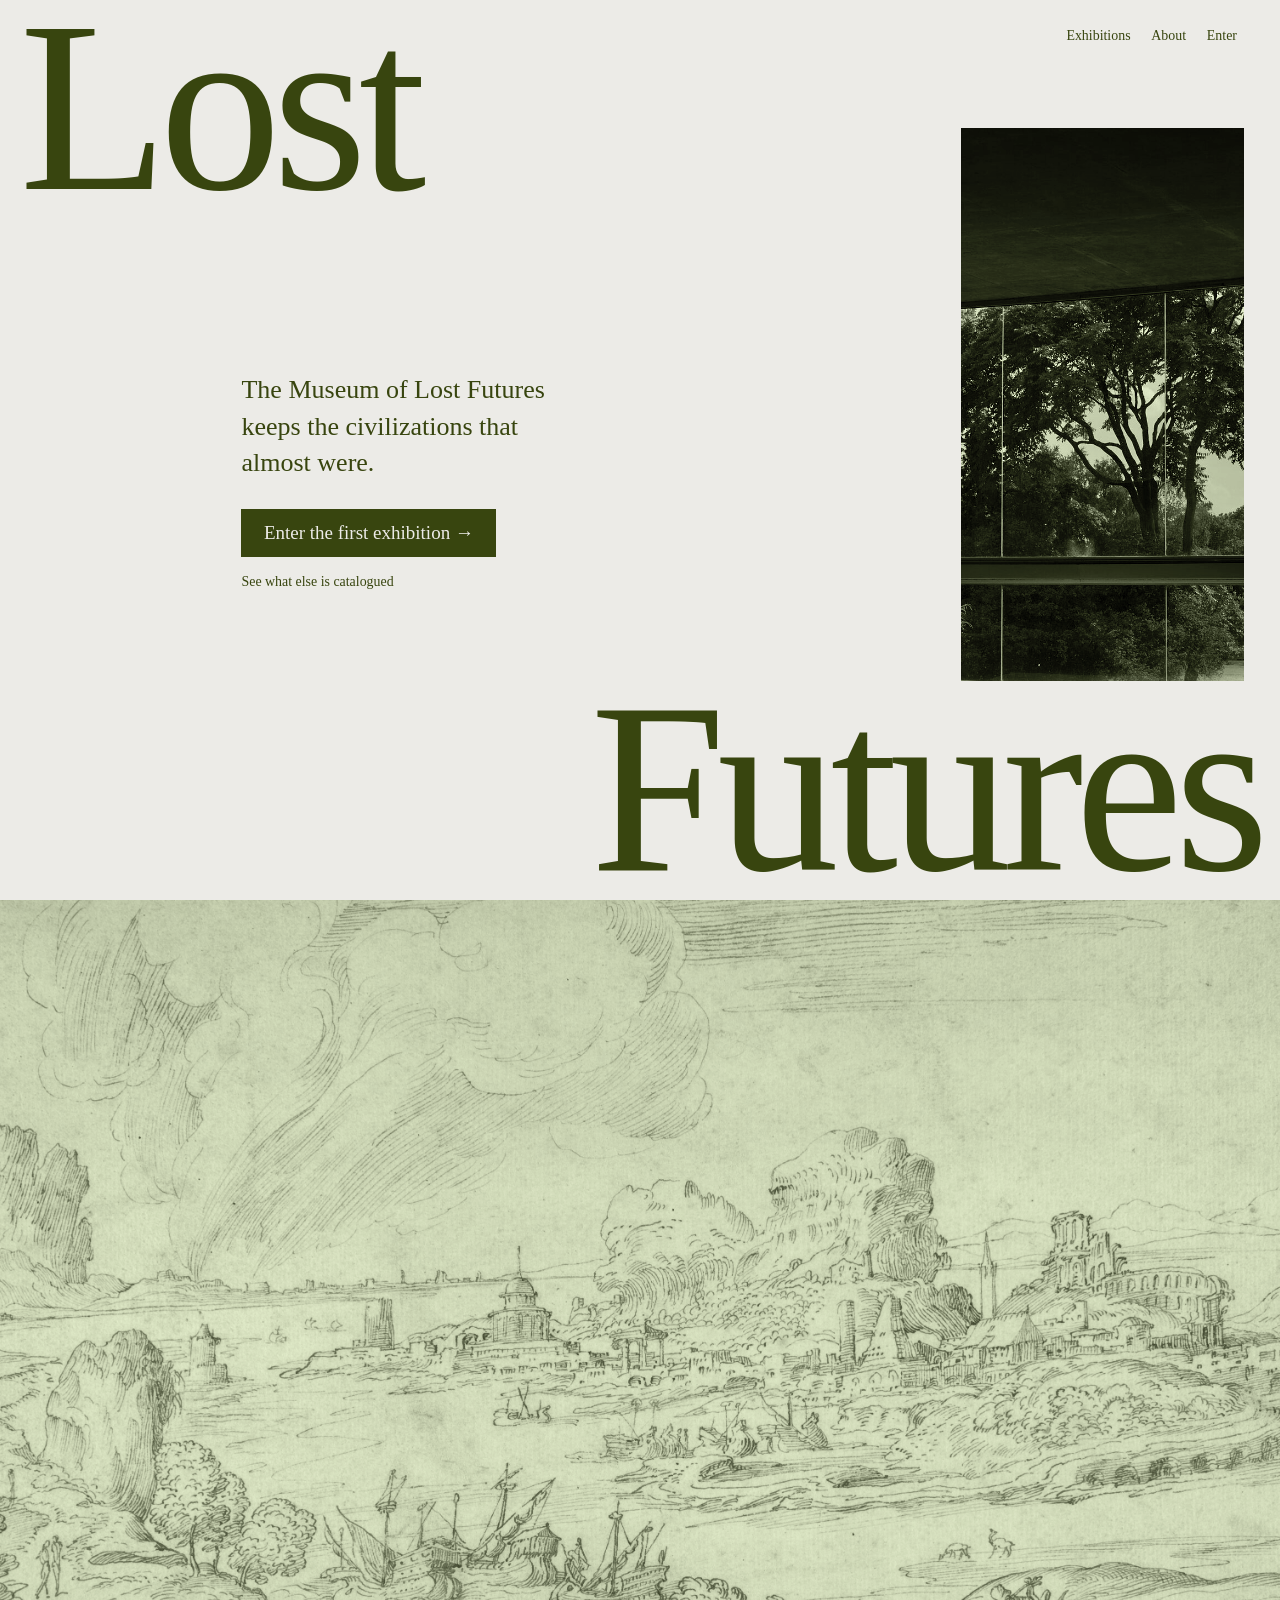
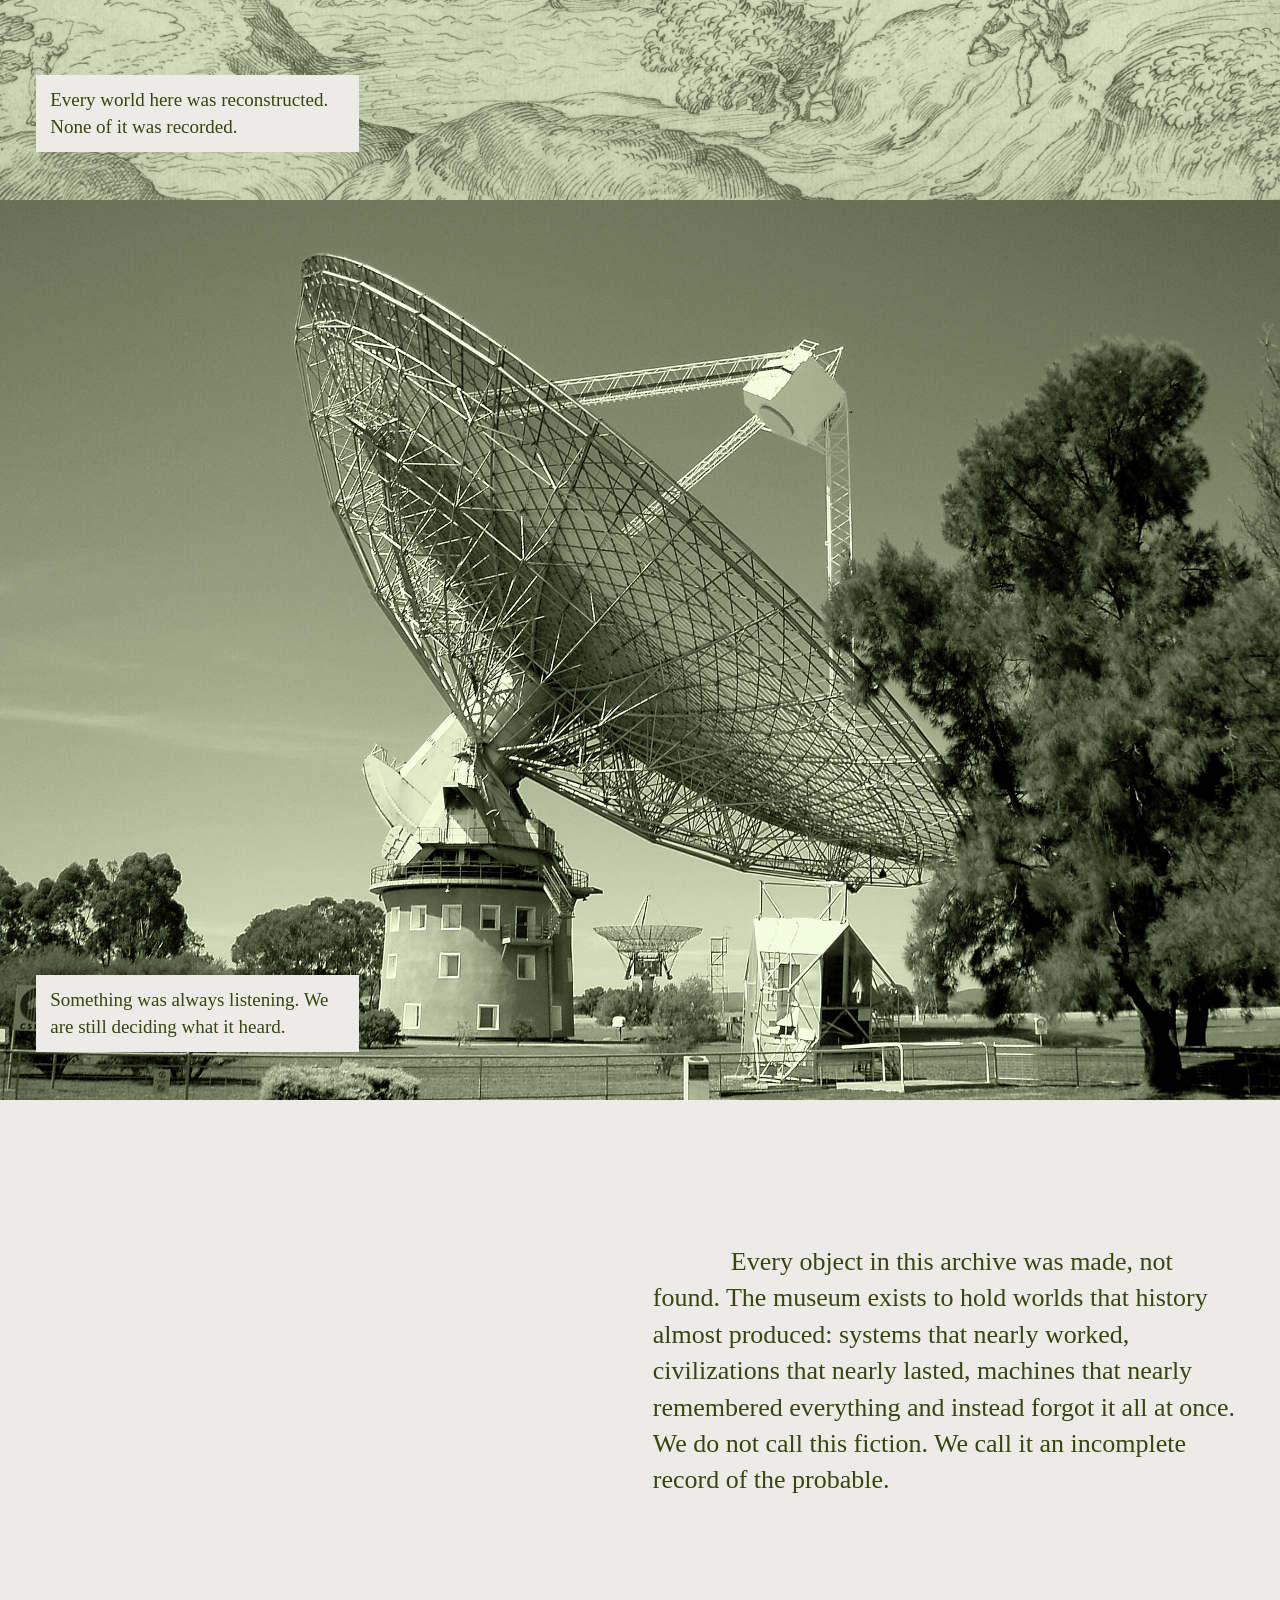
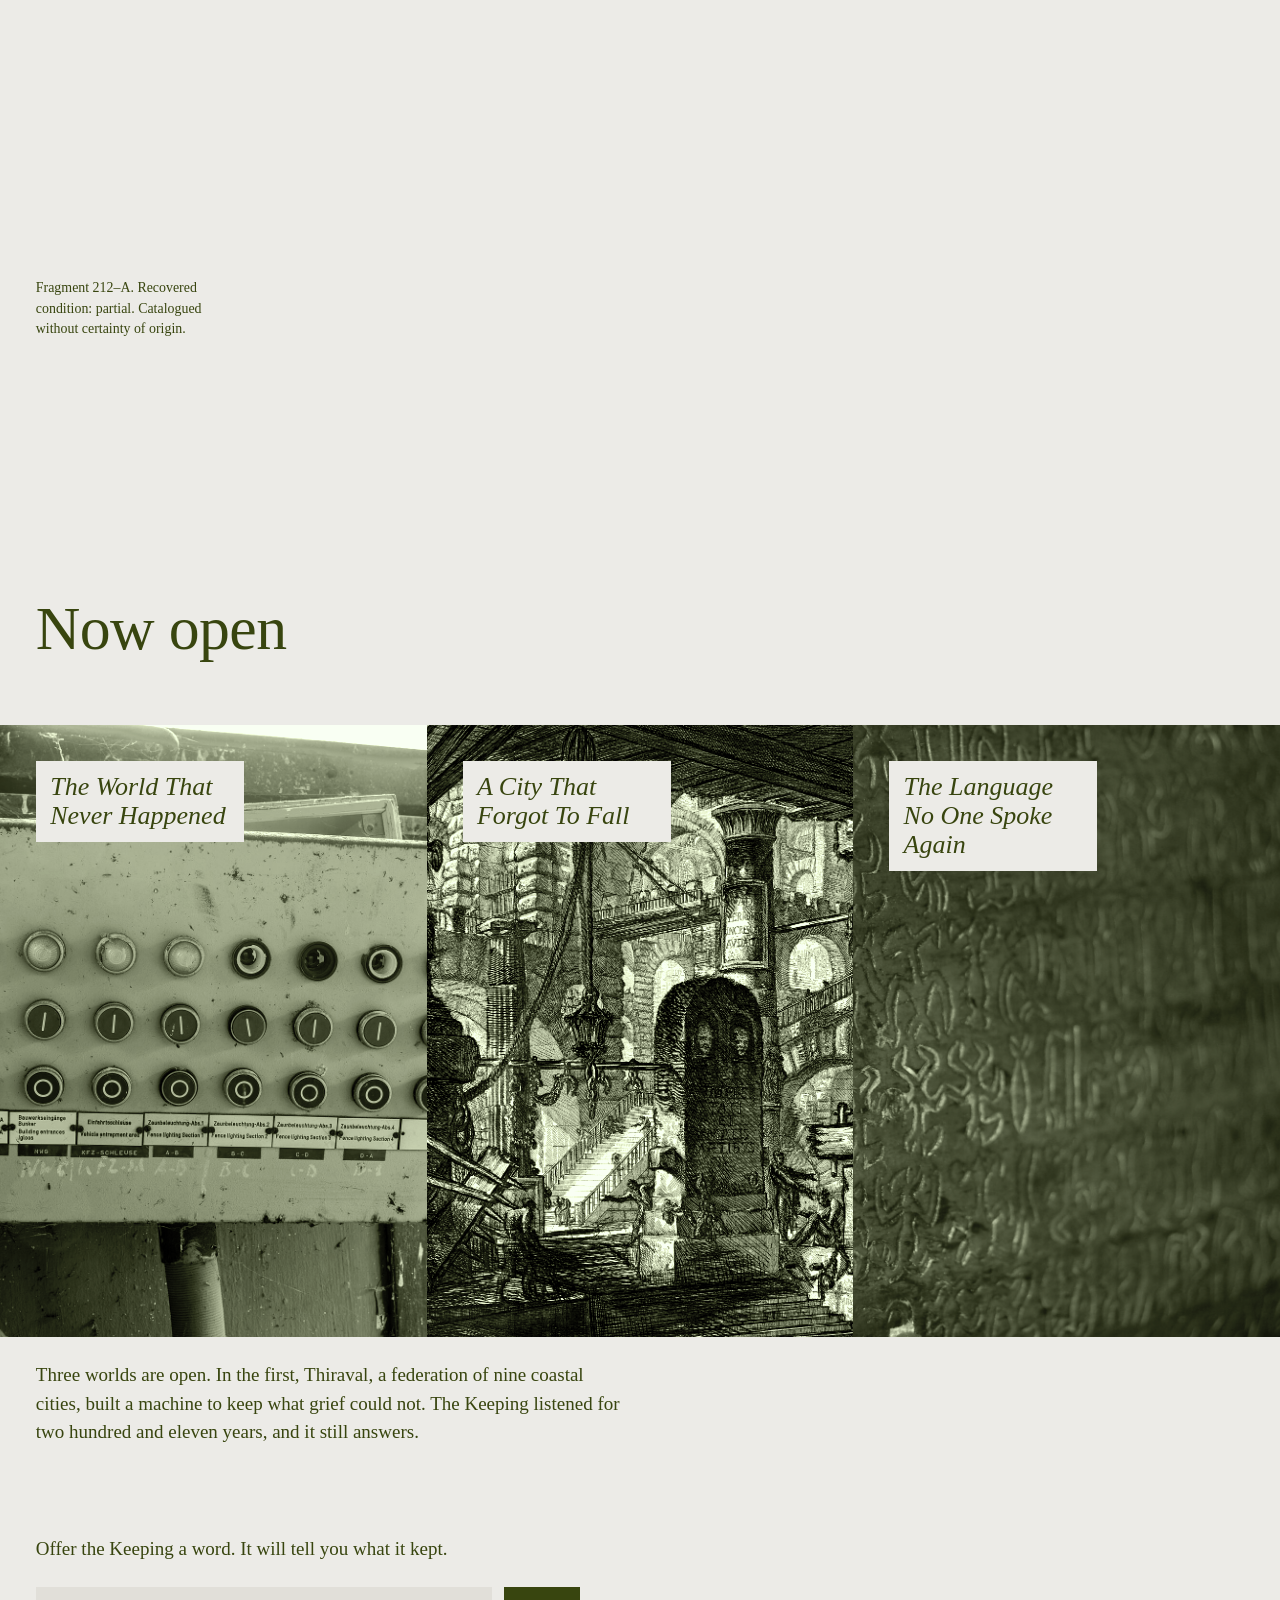
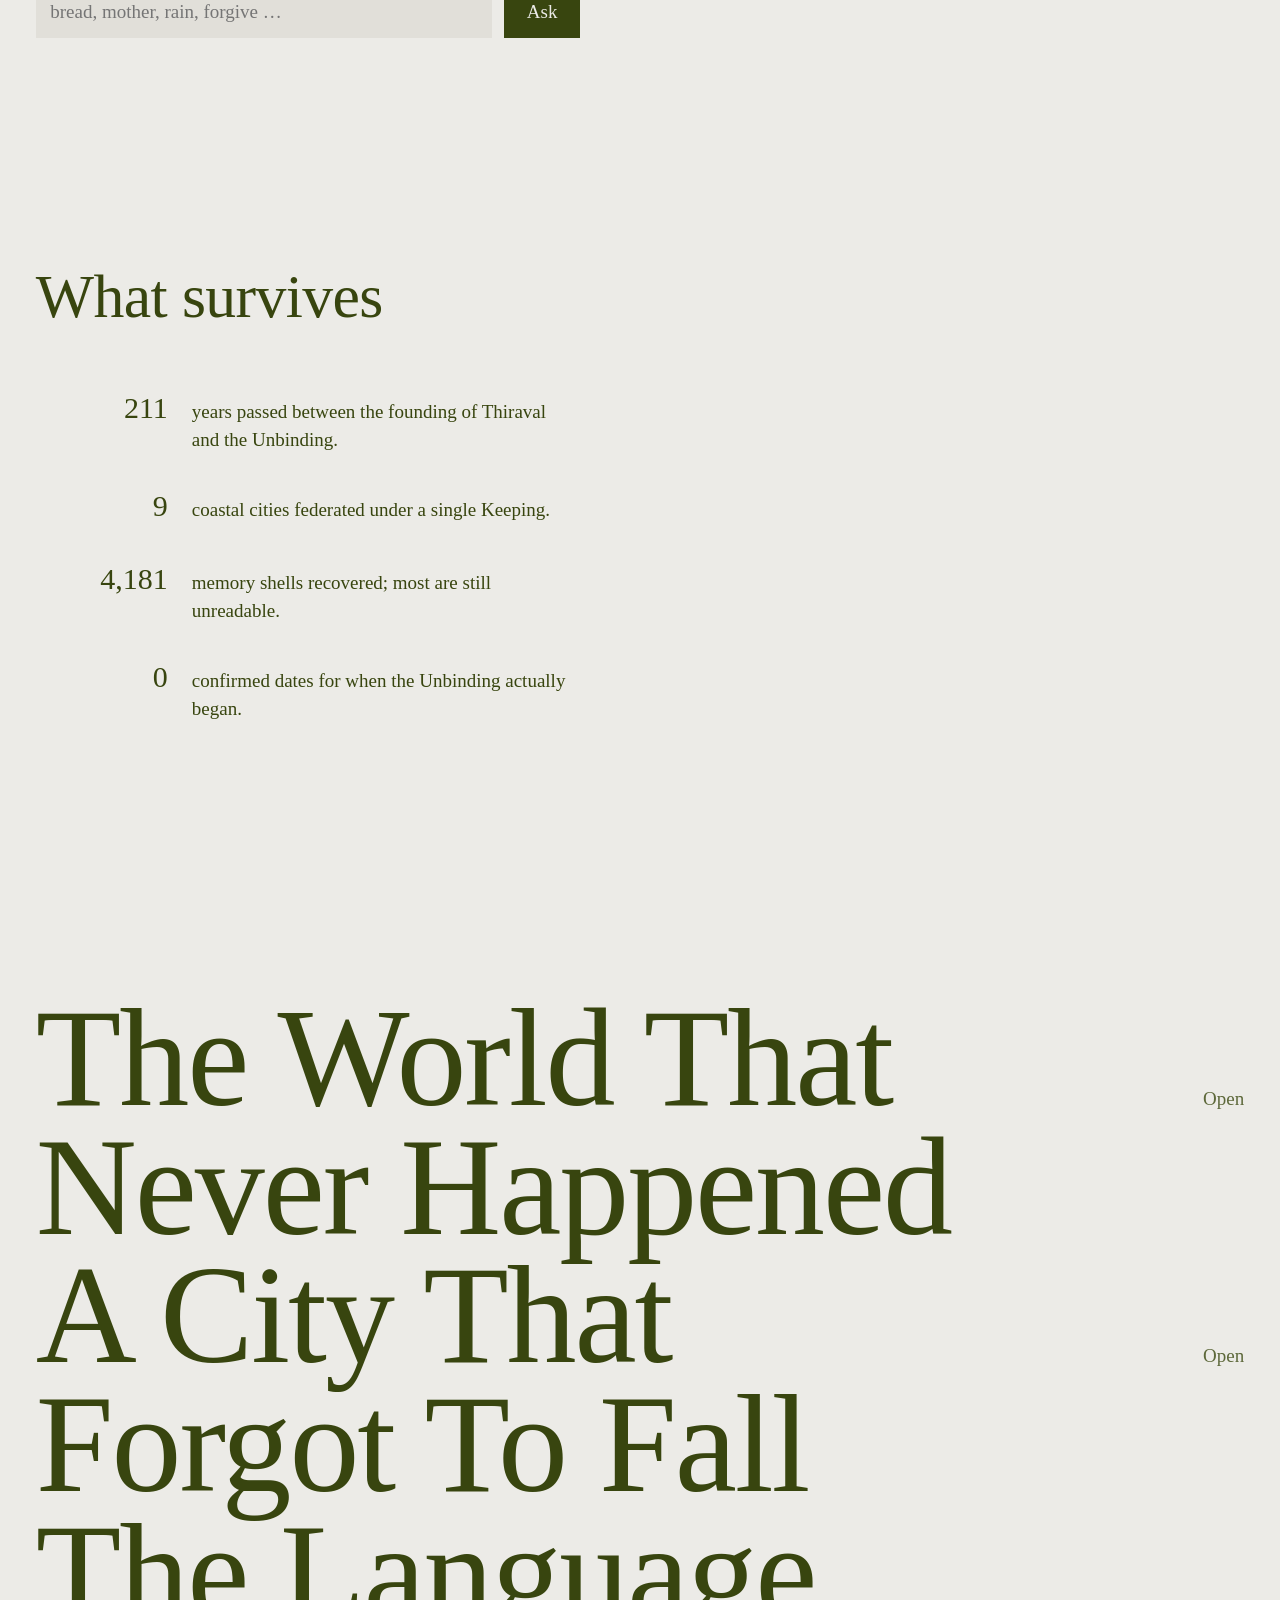
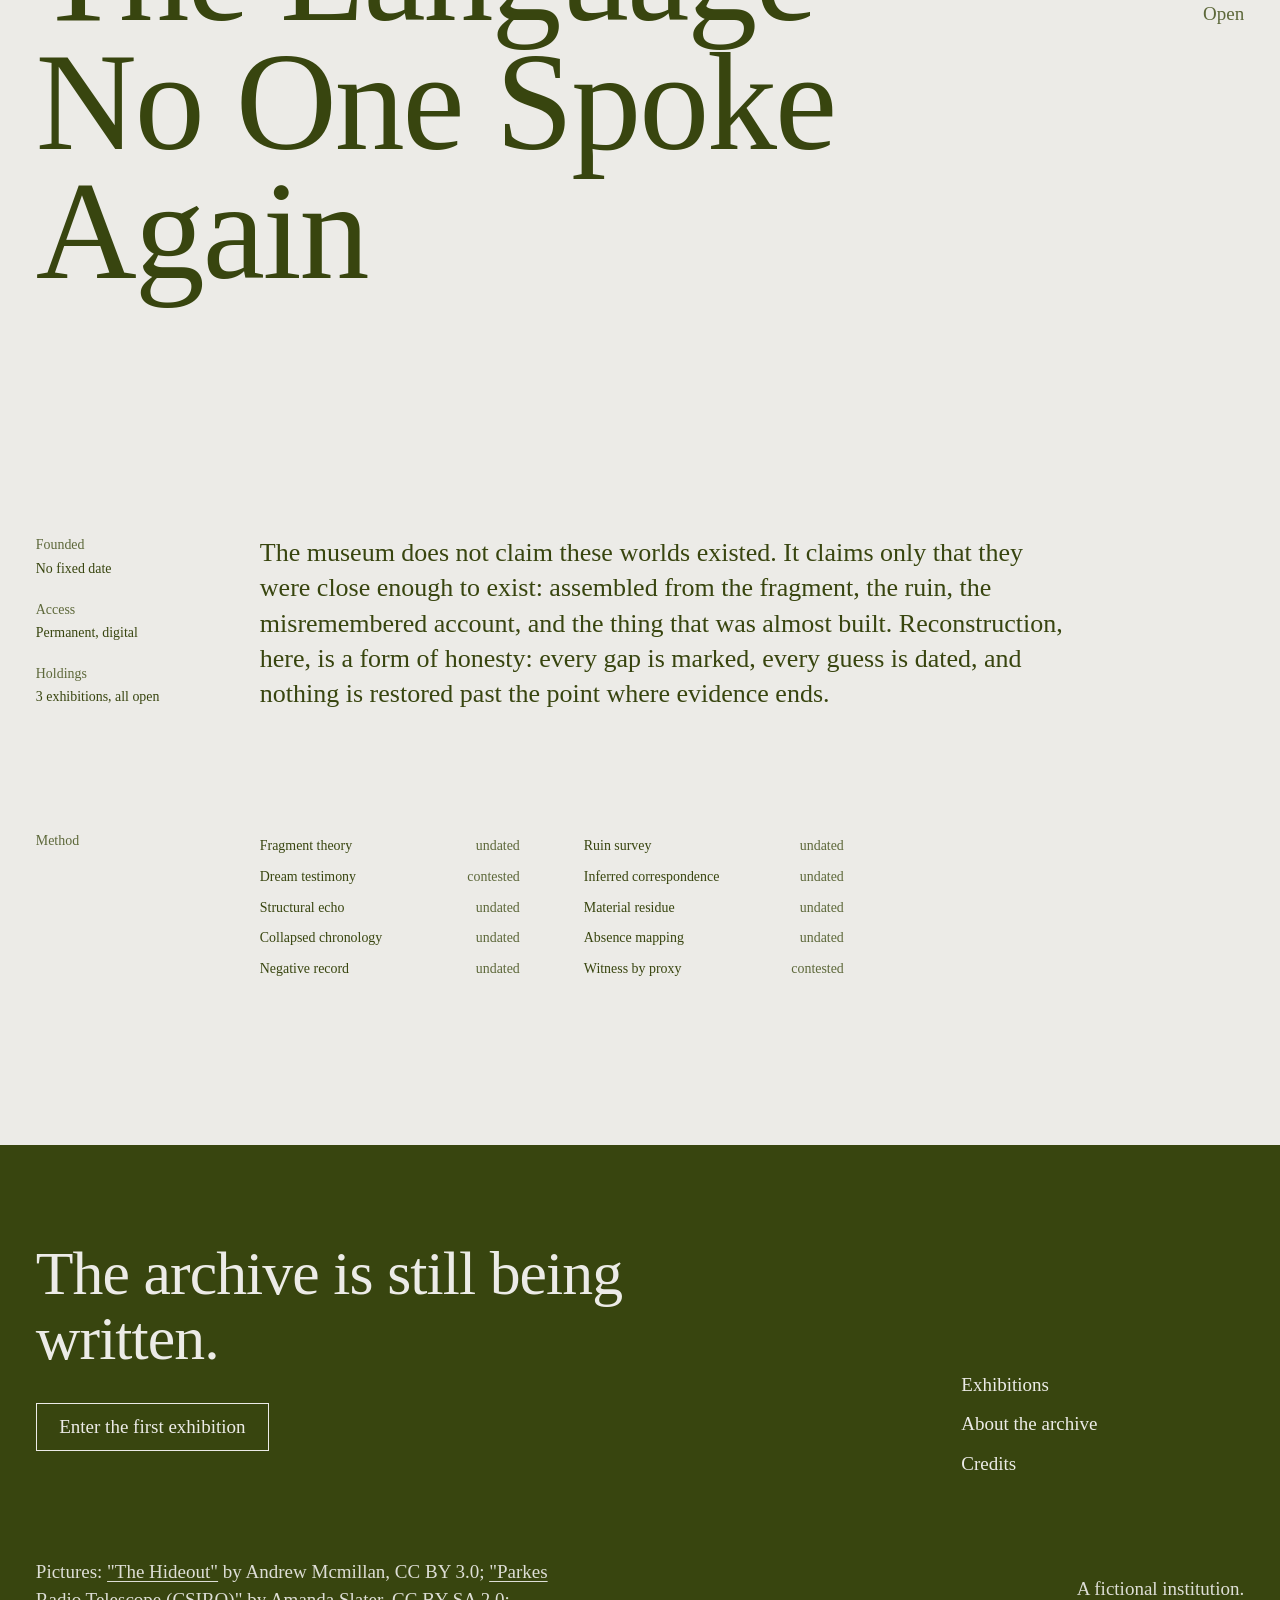
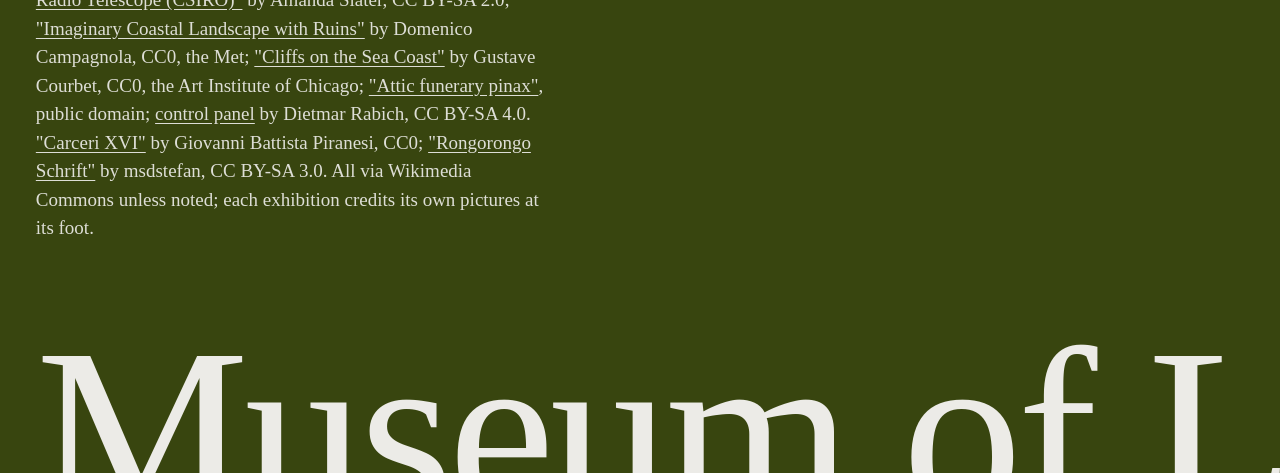
==== commit f44069f6: "Add exhibitions two and three, motion pass, and critique fixes - New exhibitions: A City That Forgot" ====
--- a/index.html
+++ b/index.html
@@ -10,12 +10,13 @@
 <link href="https://api.fontshare.com/v2/css?f[]=erode@400,401,500,600&display=swap" rel="stylesheet">
 <link rel="stylesheet" href="assets/css/style.css">
 <script>document.documentElement.classList.add('js')</script>
+<script src="assets/js/transitions.js"></script>
 </head>
 <body>
 
 <div class="sr-only"><a href="#main">Skip to content</a></div>
 
-<nav class="site-links small" aria-label="Site">
+<nav class="site-links site-links--home small" aria-label="Site">
   <a class="link" href="#catalogue">Exhibitions</a>
   <a class="link" href="#about">About</a>
   <a class="link" href="exhibition-01.html">Enter</a>
@@ -50,7 +51,7 @@
 
       <div class="story">
         <div class="story__panel">
-          <div class="plate"><img class="cover" src="assets/img/coastal-ruins-imaginary.jpg" width="3871" height="2412" alt="A pen-and-ink drawing of an invented coastline crowded with towers, domes and ruined colonnades." loading="lazy"></div>
+          <div class="plate plate--trim"><img class="cover" src="assets/img/coastal-ruins-imaginary.jpg" width="3871" height="2412" alt="A pen-and-ink drawing of an invented coastline crowded with towers, domes and ruined colonnades." loading="lazy"></div>
           <p class="story__caption small">Every world here was reconstructed. None of it was recorded.</p>
         </div>
         <div class="story__panel">
@@ -67,7 +68,7 @@
         <p>Every object in this archive was made, not found. The museum exists to hold worlds that history almost produced: systems that nearly worked, civilizations that nearly lasted, machines that nearly remembered everything and instead forgot it all at once. We do not call this fiction. We call it an incomplete record of the probable.</p>
       </div>
       <div class="intro__media">
-        <div class="intro__photo plate shutter" data-reveal>
+        <div class="intro__photo plate plate--object shutter" data-reveal>
           <img class="cover" src="assets/img/funerary-tablet.jpg" width="1756" height="3008" alt="A fragment of painted terracotta, cracked and partially missing, showing a figure in dark glaze.">
         </div>
         <p class="intro__note" data-reveal>Fragment 212–A. Recovered condition: partial. Catalogued without certainty of origin.</p>
@@ -80,22 +81,21 @@
       <h2 class="showcase__heading section-heading" data-reveal>Now open</h2>
     </div>
     <div class="band">
-      <a class="band__panel band__panel--wide" href="exhibition-01.html" aria-label="Enter The World That Never Happened" data-reveal style="--i: 0">
-        <div class="plate"><img class="cover" src="assets/img/listening-array.jpg" width="1920" height="1440" alt="The listening array, tilted skyward." loading="lazy"></div>
+      <a class="band__panel" href="exhibition-01.html" data-reveal style="--i: 0">
+        <div class="plate"><img class="cover" src="assets/img/control-panel.jpg" width="1920" height="1280" alt="A weathered control panel with rows of labelled switches." loading="lazy"></div>
         <p class="band__title title-of-work">The World That Never Happened</p>
       </a>
-      <div class="band__panel" data-reveal style="--i: 1">
-        <div class="plate"><img class="cover" src="assets/img/control-panel.jpg" width="1920" height="1280" alt="A weathered control panel with rows of labelled switches." loading="lazy"></div>
-      </div>
-      <div class="band__panel" data-reveal style="--i: 2">
-        <div class="plate"><img class="cover" src="assets/img/coastal-ruins-imaginary.jpg" width="3871" height="2412" alt="An imagined coastline of towers and ruins." loading="lazy"></div>
-      </div>
-      <div class="band__panel" data-reveal style="--i: 3">
-        <div class="plate"><img class="cover" src="assets/img/archive-vault.jpg" width="1920" height="1283" alt="A concrete archive hall." loading="lazy"></div>
-      </div>
+      <a class="band__panel" href="exhibition-02.html" data-reveal style="--i: 1">
+        <div class="plate plate--trim"><img class="cover" src="assets/img/city-vaults-etching.jpg" width="1920" height="1429" alt="Etched vaults, stairways and chains receding into shadow." loading="lazy"></div>
+        <p class="band__title title-of-work">A City That Forgot To Fall</p>
+      </a>
+      <a class="band__panel" href="exhibition-03.html" data-reveal style="--i: 2">
+        <div class="plate"><img class="cover" src="assets/img/lang-carved-wood.jpg" width="1920" height="1273" alt="A dark wooden board carved with rows of small glyphs." loading="lazy"></div>
+        <p class="band__title title-of-work">The Language No One Spoke Again</p>
+      </a>
     </div>
     <div class="wrap">
-      <p class="showcase__caption">Thiraval, a federation of nine coastal cities, built a machine to keep what grief could not. The Keeping listened for two hundred and eleven years.</p>
+      <p class="showcase__caption">Three worlds are open. In the first, Thiraval, a federation of nine coastal cities, built a machine to keep what grief could not. The Keeping listened for two hundred and eleven years, and it still answers.</p>
 
       <div class="oracle" data-reveal>
         <p class="oracle__intro">Offer the Keeping a word. It will tell you what it kept.</p>
@@ -144,14 +144,14 @@
         <span class="catalogue__name">The World That Never Happened</span>
         <span class="catalogue__status small">Open</span>
       </a>
-      <div class="catalogue__item catalogue__item--sealed" data-reveal style="--i: 1">
+      <a class="catalogue__item" href="exhibition-02.html" data-reveal style="--i: 1">
         <span class="catalogue__name">A City That Forgot To Fall</span>
-        <span class="catalogue__status small">Sealed</span>
-      </div>
-      <div class="catalogue__item catalogue__item--sealed" data-reveal style="--i: 2">
+        <span class="catalogue__status small">Open</span>
+      </a>
+      <a class="catalogue__item" href="exhibition-03.html" data-reveal style="--i: 2">
         <span class="catalogue__name">The Language No One Spoke Again</span>
-        <span class="catalogue__status small">Sealed</span>
-      </div>
+        <span class="catalogue__status small">Open</span>
+      </a>
     </div>
   </section>
 
@@ -161,7 +161,7 @@
         <dl class="about__facts" data-reveal>
           <div class="about__fact"><dt>Founded</dt><dd>No fixed date</dd></div>
           <div class="about__fact"><dt>Access</dt><dd>Permanent, digital</dd></div>
-          <div class="about__fact"><dt>Holdings</dt><dd>3 exhibitions, 1 open</dd></div>
+          <div class="about__fact"><dt>Holdings</dt><dd>3 exhibitions, all open</dd></div>
         </dl>
         <p class="about__lead" data-reveal>The museum does not claim these worlds existed. It claims only that they were close enough to exist: assembled from the fragment, the ruin, the misremembered account, and the thing that was almost built. Reconstruction, here, is a form of honesty: every gap is marked, every guess is dated, and nothing is restored past the point where evidence ends.</p>
       </div>
@@ -198,7 +198,7 @@
     </div>
   </div>
   <div class="footer__credits" id="credits">
-    <p class="credits">Pictures: <a href="https://commons.wikimedia.org/wiki/File:The_Hideout_(161380533).jpeg">"The Hideout"</a> by Andrew Mcmillan, CC BY 3.0; <a href="https://commons.wikimedia.org/wiki/File:Parkes_Radio_Telescope_(CSIRO).jpg">"Parkes Radio Telescope (CSIRO)"</a> by Amanda Slater, CC BY-SA 2.0; <a href="https://www.metmuseum.org/art/collection/search/338344">"Imaginary Coastal Landscape with Ruins"</a> by Domenico Campagnola, CC0, the Met; <a href="https://www.artic.edu/artworks/153993">"Cliffs on the Sea Coast"</a> by Gustave Courbet, CC0, the Art Institute of Chicago; <a href="https://commons.wikimedia.org/wiki/File:Attic_black-figure_funerary_pinax_(Berlin_Antikensammlung_F_1826).jpg">"Attic funerary pinax"</a>, public domain; <a href="https://commons.wikimedia.org/wiki/File:D%C3%BClmen,_Kirchspiel,_ehem._Sondermunitionslager_Visbeck,_Beobachtungsturm_der_US_Army_--_2022_--_4450.jpg">control panel</a> by Dietmar Rabich, CC BY-SA 4.0. All via Wikimedia Commons unless noted.</p>
+    <p class="credits">Pictures: <a href="https://commons.wikimedia.org/wiki/File:The_Hideout_(161380533).jpeg">"The Hideout"</a> by Andrew Mcmillan, CC BY 3.0; <a href="https://commons.wikimedia.org/wiki/File:Parkes_Radio_Telescope_(CSIRO).jpg">"Parkes Radio Telescope (CSIRO)"</a> by Amanda Slater, CC BY-SA 2.0; <a href="https://www.metmuseum.org/art/collection/search/338344">"Imaginary Coastal Landscape with Ruins"</a> by Domenico Campagnola, CC0, the Met; <a href="https://www.artic.edu/artworks/153993">"Cliffs on the Sea Coast"</a> by Gustave Courbet, CC0, the Art Institute of Chicago; <a href="https://commons.wikimedia.org/wiki/File:Attic_black-figure_funerary_pinax_(Berlin_Antikensammlung_F_1826).jpg">"Attic funerary pinax"</a>, public domain; <a href="https://commons.wikimedia.org/wiki/File:D%C3%BClmen,_Kirchspiel,_ehem._Sondermunitionslager_Visbeck,_Beobachtungsturm_der_US_Army_--_2022_--_4450.jpg">control panel</a> by Dietmar Rabich, CC BY-SA 4.0. <a href="https://commons.wikimedia.org/wiki/File:Piranesi-Carceri-16Pfeiler_mit_Ketten.jpg">"Carceri XVI"</a> by Giovanni Battista Piranesi, CC0; <a href="https://commons.wikimedia.org/wiki/File:Rongorongo_Schrift.jpg">"Rongorongo Schrift"</a> by msdstefan, CC BY-SA 3.0. All via Wikimedia Commons unless noted; each exhibition credits its own pictures at its foot.</p>
     <p>A fictional institution.</p>
   </div>
   <p class="footer__wordmark" aria-hidden="true">Museum of Lost Futures</p>
--- a/assets/css/style.css
+++ b/assets/css/style.css
@@ -115,7 +115,7 @@
   .js .lines [data-line] { transform: translateY(105%); animation: ad-line 900ms var(--ease-out) forwards; animation-delay: calc(var(--i, 0) * 110ms + 150ms); }
   .js [data-reveal] { opacity: 0; transform: translateY(24px); transition: opacity 700ms var(--ease-out), transform 900ms var(--ease-out); transition-delay: calc(var(--i, 0) * 90ms); }
   .js [data-reveal].is-in { opacity: 1; transform: none; }
-  .js .shutter[data-reveal] { opacity: 1; transform: none; clip-path: inset(0 0 100% 0); transition: clip-path 1100ms var(--ease-in-out); }
+  .js .shutter[data-reveal] { opacity: 1; transform: none; clip-path: inset(0 0 100% 0); transition: clip-path 900ms var(--ease-out); }
   .js .shutter[data-reveal] img { transform: scale(1.12); transition: transform 1500ms var(--ease-soft); }
   .js .shutter[data-reveal].is-in { clip-path: inset(0); }
   .js .shutter[data-reveal].is-in img { transform: none; }
@@ -131,7 +131,8 @@
 
 /* view transitions between pages: a deliberate cross-fade, not the 90ms browser default */
 @media (prefers-reduced-motion: no-preference) {
-  ::view-transition-old(root), ::view-transition-new(root) { animation-duration: 420ms; animation-timing-function: var(--ease-in-out); }
+  ::view-transition-old(root) { animation-duration: 280ms; animation-timing-function: var(--ease-out); }
+  ::view-transition-new(root) { animation-duration: 420ms; animation-timing-function: var(--ease-out); }
 }
 @media (prefers-reduced-motion: reduce) {
   ::view-transition-group(*) { animation: none !important; }
@@ -146,11 +147,11 @@
 /* ============================================================
    NAV
    ============================================================ */
-.site-links { position: fixed; z-index: 30; display: flex; flex-direction: column; align-items: flex-end; gap: 0.6rem; right: clamp(1.25rem, 3vw, 2.25rem); top: 44%; }
+.site-links { position: absolute; z-index: 30; display: flex; flex-wrap: wrap; justify-content: flex-end; gap: 0.4rem; top: clamp(1rem, 2vw, 1.5rem); right: var(--margin); }
 .site-links a { font-size: var(--step-small); }
+/* on the homepage the name already holds the top-left corner of a phone; one way in is enough there */
 @media (max-width: 47.99em) {
-  .site-links { flex-direction: row; gap: 1rem; top: 1rem; right: var(--margin); }
-  .site-links a:not(:last-child) { display: none; }
+  .site-links--home a:not(:last-child) { display: none; }
 }
 
 /* ============================================================
@@ -158,33 +159,30 @@
    ============================================================ */
 .monument-wrap { position: relative; }
 .monument { position: sticky; top: 0; height: 100svh; margin-bottom: calc(-1 * 100svh); pointer-events: none; z-index: 20; }
-.monument__word { position: absolute; margin: 0; font-size: var(--step-display); line-height: 0.82; letter-spacing: -0.03em; font-weight: 500; background: var(--bg); padding: 0.1em 0.14em; }
+.monument__word { position: absolute; margin: 0; font-size: clamp(5.5rem, 19vw, 22rem); line-height: 0.8; letter-spacing: -0.035em; font-weight: 500; background: var(--bg); padding: 0.04em 0.08em 0.06em; }
 .monument__word--a { top: 0; left: 0; }
 .monument__word--b { bottom: 0; right: 0; text-align: right; }
 
 .stage { position: relative; z-index: 10; }
 .hero { position: relative; min-height: 100svh; display: grid; grid-template-columns: repeat(12, minmax(0, 1fr)); column-gap: var(--gutter); padding-inline: var(--margin); padding-block: clamp(5.5rem, 10vw, 8rem) clamp(2rem, 6vw, 4rem); align-items: stretch; }
-.hero__panel { grid-column: 1 / 10; position: relative; }
-.hero__lead { position: absolute; left: calc(100% / 9 * 2); top: 44%; max-width: 30ch; }
+.hero__panel { grid-column: 1 / 10; display: flex; flex-direction: column; justify-content: center; gap: 1.75rem; padding-left: calc((100% + var(--gutter)) / 9 * 2); }
 .hero__lead p { font-size: var(--step-lead); line-height: 1.4; max-width: 28ch; }
-.hero__actions { position: absolute; left: calc(100% / 9 * 2); top: calc(44% + 4.6rem); display: flex; flex-direction: column; align-items: flex-start; gap: 0.9rem; }
+.hero__actions { display: flex; flex-direction: column; align-items: flex-start; gap: 0.9rem; }
 .hero__photo { grid-column: 10 / 13; position: relative; }
 .hero__photo .plate { position: absolute; inset: 0; }
-@media (max-width: 61.99em) {
-  .hero__lead, .hero__actions { position: static; margin-left: 0; max-width: 34ch; }
-  .hero__panel { grid-column: 1 / 13; display: flex; flex-direction: column; gap: 1.75rem; padding-top: 2rem; }
-  .hero__photo { display: none; }
-}
-@media (max-width: 47.99em) {
-  .monument__word { font-size: 15vw; padding: 0.5rem 0.9rem; }
-  .hero { padding-top: 6rem; }
+/* narrower screens: the two halves of the name hold the top and the foot, the page happens between them */
+@media (max-width: 61.99em) {
+  .monument__word { font-size: 27vw; }
+  .hero { padding-block: calc(27vw * 0.8 + 2.5rem) calc(27vw * 0.8 + 2rem); row-gap: 2.5rem; align-content: center; }
+  .hero__panel { grid-column: 1 / 13; padding-left: 0; }
+  .hero__photo { grid-column: 1 / 13; justify-self: end; width: min(62%, 22rem); aspect-ratio: 4 / 5; }
 }
 
 .story { position: relative; z-index: 10; background: var(--bg); }
 .story__panel { min-height: 100svh; display: flex; align-items: flex-end; position: relative; }
 .story__panel .plate { position: absolute; inset: 0; }
 .story__panel--text { align-items: center; justify-content: center; background: var(--surface); }
-.story__caption { position: relative; padding: clamp(1.5rem, 4vw, 3rem); max-width: 34ch; color: var(--bg); }
+.story__caption { position: relative; margin: 0 0 clamp(1.5rem, 4vw, 3rem) var(--margin); padding: 0.7rem 0.9rem; max-width: 34ch; font-size: var(--step-body); background: var(--bg); color: var(--ink); }
 .story__statement { position: relative; max-width: 22ch; text-align: left; padding-inline: var(--margin); }
 
 /* ============================================================
@@ -196,7 +194,7 @@
 .intro__text p { max-width: none; text-indent: 3em; }
 .intro__media { grid-column: 1 / 4; }
 .intro__photo { width: 100%; aspect-ratio: 1 / 1; }
-.intro__note { width: 180px; max-width: 100%; margin-top: 6rem; font-size: var(--step-small); color: var(--muted); }
+.intro__note { width: 200px; max-width: 100%; margin-top: 6rem; font-size: var(--step-small); }
 @media (max-width: 61.99em) {
   .intro__text { grid-column: 1 / 13; order: 1; text-align: left; }
   .intro__text p { text-indent: 0; }
@@ -209,18 +207,20 @@
    SHOWCASE
    ============================================================ */
 .showcase { position: relative; z-index: 10; background: var(--bg); padding-block: clamp(4rem, 10vw, 7rem) 0; }
-.showcase__heading { grid-column: 3 / 9; margin-bottom: 4rem; }
+.showcase__heading { grid-column: 1 / 9; margin-bottom: 4rem; }
 .band { display: flex; height: 68svh; min-height: 420px; }
 .band__panel { position: relative; flex-grow: 2; min-width: 0; transition: flex-grow 450ms var(--ease-in-out); }
 .band__panel .plate { position: absolute; inset: 0; }
-.band__panel--wide { flex-grow: 5; }
 .band__panel img { transition: transform 450ms var(--ease-out); }
 @media (hover: hover) and (pointer: fine) {
   .band__panel:hover { flex-grow: 6; }
   .band__panel:hover img, .band__panel:focus-visible img { transform: scale(1.04); }
 }
-.band__title { position: absolute; top: 24px; left: 24px; right: 24px; color: var(--bg); z-index: 2; font-size: var(--step-lead); line-height: 1.12; max-width: 14ch; }
-.band__title::before { content: ''; position: absolute; inset: -16px -16px auto -16px; height: 7.5rem; background: linear-gradient(to bottom, rgba(32, 38, 12, 0.55), rgba(32, 38, 12, 0)); z-index: -1; } /* taste-skill-ignore: neutral scrim under text on a photo, the one allowed gradient */
+.band__title { position: absolute; top: var(--margin); left: var(--margin); z-index: 2; margin: 0; padding: 0.7rem 0.9rem; max-width: 16ch; background: var(--bg); color: var(--ink); font-size: var(--step-lead); line-height: 1.12; transition: background-color var(--t-ui) ease, color var(--t-ui) ease; }
+.band__panel:focus-visible .band__title { background: var(--ink); color: var(--bg); }
+@media (hover: hover) and (pointer: fine) {
+  .band__panel:hover .band__title { background: var(--ink); color: var(--bg); }
+}
 .showcase__caption { padding-block: 1.5rem; font-size: var(--step-body); max-width: 62ch; }
 
 .oracle { padding-block: clamp(2.5rem, 6vw, 4rem); border-top: none; }
@@ -241,7 +241,7 @@
    ============================================================ */
 .stats { position: relative; z-index: 10; background: var(--bg); padding-block: clamp(6rem, 18vh, 11rem); }
 .stats .grid { align-items: start; }
-.stats__col { grid-column: 2 / 8; }
+.stats__col { grid-column: 1 / 8; }
 .stats__heading { margin-bottom: 3.5rem; }
 .stats__row { display: grid; grid-template-columns: 132px 1fr; column-gap: 24px; align-items: baseline; margin-bottom: 28px; }
 .stats__figure { text-align: right; font-size: 1.875rem; font-weight: 500; }
@@ -331,17 +331,219 @@
 .chapter { position: relative; z-index: 10; background: var(--bg); padding-block: var(--section); }
 .chapter .grid { align-items: start; }
 .chapter__title-col { grid-column: 1 / 6; position: sticky; top: 18vh; }
-.chapter__title { font-size: var(--step-head); line-height: 1; }
+.chapter__title { font-size: clamp(2.5rem, 1rem + 4.6vw, 5.75rem); line-height: 0.98; letter-spacing: -0.025em; max-width: 9ch; }
 .chapter__body-col { grid-column: 7 / 13; display: flex; flex-direction: column; gap: clamp(3rem, 7vw, 5rem); }
 .chapter__block p { font-size: var(--step-lead); line-height: 1.5; max-width: 54ch; }
 .chapter__figure { aspect-ratio: 4 / 3; }
-.chapter__caption { margin-top: 0.75rem; font-size: var(--step-body); color: var(--muted); max-width: 48ch; }
-@media (max-width: 61.99em) {
-  .chapter__title-col { grid-column: 1 / 13; position: static; margin-bottom: 2.5rem; }
-  .chapter__body-col { grid-column: 1 / 13; }
+.chapter__caption { margin-top: 0.75rem; font-size: var(--step-body); max-width: 48ch; }
+/* a mirrored chapter turns the spread: the reading starts on the left and the title answers from the right */
+.chapter--mirror .chapter__title-col { grid-column: 8 / 13; grid-row: 1; }
+.chapter--mirror .chapter__body-col { grid-column: 1 / 7; grid-row: 1; }
+@media (max-width: 61.99em) {
+  .chapter__title-col, .chapter--mirror .chapter__title-col { grid-column: 1 / 13; grid-row: auto; position: static; margin-bottom: 2.5rem; }
+  .chapter__body-col, .chapter--mirror .chapter__body-col { grid-column: 1 / 13; grid-row: auto; }
 }
 
 .ex-close { position: relative; z-index: 10; background: var(--field-1); color: var(--field-1-ink); padding-block: clamp(6rem, 18vh, 11rem); text-align: left; }
 .ex-close .wrap { max-width: 50rem; }
 .ex-close__statement { font-size: clamp(1.375rem, 1.1rem + 1.6vw, 2.25rem); line-height: 1.3; max-width: 34ch; }
 .ex-close__links { margin-top: 2.5rem; display: flex; gap: 1.5rem; flex-wrap: wrap; align-items: center; }
+
+.button--inverse { background: var(--field-1-ink); color: var(--field-1); }
+.ex-close__credits { margin-top: clamp(4rem, 9vw, 6rem); font-size: var(--step-small); max-width: 72ch; opacity: 0.9; }
+.ex-close__credits a { text-decoration: underline; text-underline-offset: 0.15em; }
+.ex-close .link { color: var(--field-1-ink); }
+
+.chapter__figure--tall { aspect-ratio: 3 / 4; width: 72%; }
+.chapter__figure--square { aspect-ratio: 1 / 1; }
+.chapter__pair { display: grid; grid-template-columns: 1fr 1fr; gap: var(--gutter); }
+.chapter__pair figure { margin: 0; }
+.chapter__pair figure:last-child { margin-top: clamp(3rem, 8vw, 6rem); }
+@media (max-width: 47.99em) { .chapter__figure--tall { width: 100%; } }
+
+/* ============================================================
+   EXHIBITION — PANORAMA (one full-width picture, the page's rest)
+   ============================================================ */
+.panorama { position: relative; z-index: 10; background: var(--bg); padding-bottom: var(--section); }
+.panorama__plate { aspect-ratio: 1920 / 661; }
+@media (max-width: 47.99em) { .panorama__plate { aspect-ratio: auto; height: 260px; } }
+.panorama__caption { margin-top: 1rem; font-size: var(--step-body); max-width: 54ch; margin-left: calc((100% + var(--gutter)) / 12 * 6); }
+@media (max-width: 61.99em) { .panorama__caption { margin-left: 0; } }
+
+/* ============================================================
+   EXHIBITION — INSTRUMENT (the live thing on pages two and three)
+   ============================================================ */
+.instrument { position: relative; z-index: 10; background: var(--surface); padding-block: var(--section); }
+.instrument .grid { align-items: start; row-gap: 2.5rem; }
+.instrument__intro { grid-column: 1 / 6; }
+.instrument__intro p { margin-top: 1.5rem; max-width: 38ch; }
+.instrument__body { grid-column: 7 / 13; }
+.instrument__label { display: block; font-size: var(--step-body); margin-bottom: 0.75rem; }
+.instrument__control { display: flex; align-items: center; gap: 1.5rem; }
+.instrument__value { min-width: 3ch; font-size: var(--step-head); line-height: 1; font-weight: 500; text-align: right; }
+.instrument__summary { margin-top: 1.25rem; font-size: var(--step-lead); line-height: 1.35; }
+@media (max-width: 61.99em) {
+  .instrument__intro, .instrument__body { grid-column: 1 / 13; }
+}
+
+.range { flex: 1; appearance: none; -webkit-appearance: none; height: 2.75rem; background: transparent; cursor: pointer; }
+.range::-webkit-slider-runnable-track { height: 6px; background: var(--surface-2); }
+.range::-moz-range-track { height: 6px; background: var(--surface-2); }
+.range::-webkit-slider-thumb { -webkit-appearance: none; width: 1.5rem; height: 1.5rem; margin-top: calc(3px - 0.75rem); background: var(--accent); border-radius: 0; transition: transform var(--t-press) var(--ease-out); }
+.range::-moz-range-thumb { width: 1.5rem; height: 1.5rem; background: var(--accent); border: 0; border-radius: 0; }
+.range:active::-webkit-slider-thumb { transform: scale(1.15); }
+
+.ledger { margin-top: 2rem; display: flex; flex-direction: column; gap: 0.35rem; }
+.ledger__row { display: flex; justify-content: space-between; gap: 1rem; padding: 0.7rem 1rem; background: var(--bg); transition: opacity var(--t-ui) ease, background-color var(--t-ui) ease; }
+.ledger__state { white-space: nowrap; color: var(--muted); font-variant-numeric: tabular-nums; }
+.ledger__row[data-state="faltering"] { background: var(--surface-2); }
+.ledger__row[data-state="faltering"] .ledger__state { color: var(--ink); font-style: italic; }
+.ledger__row[data-state="stopped"] { opacity: 0.5; background: transparent; }
+@media (max-width: 47.99em) {
+  .ledger__row { flex-direction: column; gap: 0.1rem; }
+}
+
+.scribe__row { display: flex; flex-wrap: wrap; gap: 0.75rem; }
+.scribe__row .field { flex: 1 1 12rem; background: var(--bg); }
+.scribe__result { margin-top: 2rem; padding: clamp(1.5rem, 3vw, 2.25rem); background: var(--bg); }
+.scribe__stamps { display: flex; flex-wrap: wrap; gap: 0.6rem; min-height: 4.5rem; }
+.scribe__sign { width: clamp(3.25rem, 5.5vw, 4.75rem); height: auto; background: var(--surface); padding: 0.35rem; fill: none; stroke: var(--ink); stroke-width: 3; stroke-linecap: square; stroke-linejoin: miter; }
+.scribe__sign .scribe__dot { fill: var(--ink); stroke: none; }
+.scribe__forms { display: grid; grid-template-columns: 1fr 1fr; gap: 1.5rem; margin-top: 1.75rem; }
+.scribe__forms dt { font-size: var(--step-small); color: var(--muted); }
+.scribe__forms dd { font-size: var(--step-lead); font-style: italic; margin-top: 0.2rem; overflow-wrap: anywhere; }
+.scribe__note { margin-top: 1.25rem; }
+@media (prefers-reduced-motion: no-preference) {
+  .scribe__result.is-stamped .scribe__sign { animation: scribe-press 420ms var(--ease-out) both; animation-delay: calc(var(--i, 0) * 60ms); }
+}
+@keyframes scribe-press { from { opacity: 0; transform: scale(1.25); } to { opacity: 1; transform: none; } }
+
+.instrument__reading { display: flex; align-items: baseline; gap: 0.75rem; margin-top: 0.75rem; font-size: var(--step-lead); }
+.instrument__reading .instrument__value { min-width: 0; text-align: left; }
+.range { width: 100%; }
+
+/* links sit on a patch of ground so they stay legible over pictures and text */
+.site-links a { background: var(--bg); padding: 0.15rem 0.45rem; }
+
+/* exhibition heroes: a neutral scrim under the title and lead so they read over an etching */
+.ex-hero__content::before { content: ''; position: absolute; inset: 0; z-index: -1; background: linear-gradient(to top, rgba(32, 38, 12, 0.78), rgba(32, 38, 12, 0.5) 60%, rgba(32, 38, 12, 0)); pointer-events: none; } /* taste-skill-ignore: neutral scrim under text on a photo, the one allowed gradient */
+@media (prefers-reduced-motion: no-preference) {
+  .js .panorama__plate img { transform: scale(1.06); transition: transform 2400ms var(--ease-soft); }
+  .js .panorama.is-near .panorama__plate img { transform: none; }
+}
+.ex-close__links .button { white-space: normal; text-align: left; padding-block: 0.7rem; max-width: 100%; }
+
+/* ============================================================
+   MOTION — exhibitions (review of 29 Oct)
+   ============================================================ */
+
+/* opening: the picture settles, then the title rises line by line, then the lead and the action */
+@media (prefers-reduced-motion: no-preference) {
+  .js .ex-hero .opening-plate img { animation: ex-open 1600ms var(--ease-out) both; }
+  .vt-arrival .ex-hero__title [data-line] { animation: none; transform: none; }
+}
+@keyframes ex-open { from { opacity: 0; transform: scale(1.08); } to { opacity: 1; transform: none; } }
+
+/* archive figures: the plate is uncovered from the bottom, the object settles, the caption follows as its label */
+@media (prefers-reduced-motion: no-preference) {
+  .js .chapter figure[data-reveal] { opacity: 1; transform: none; }
+  .js .chapter figure[data-reveal] .chapter__figure { clip-path: inset(0 0 100% 0); transition: clip-path 700ms var(--ease-out); }
+  .js .chapter figure[data-reveal] .chapter__figure img { transform: scale(1.06); transition: transform 1100ms var(--ease-out); }
+  .js .chapter figure[data-reveal] figcaption { opacity: 0; transform: translateY(12px); transition: opacity 500ms var(--ease-out) 120ms, transform 600ms var(--ease-out) 120ms; }
+  .js .chapter figure[data-reveal].is-in .chapter__figure { clip-path: inset(0); }
+  .js .chapter figure[data-reveal].is-in .chapter__figure img { transform: none; }
+  .js .chapter figure[data-reveal].is-in figcaption { opacity: 1; transform: none; }
+  .js .chapter figure[data-reveal].is-settled .chapter__figure img { transition: transform 450ms var(--ease-out); }
+}
+
+/* reduced motion keeps the fades, drops the travel */
+@media (prefers-reduced-motion: reduce) {
+  .js [data-reveal] { opacity: 0; transition: opacity 400ms ease; }
+  .js [data-reveal].is-in { opacity: 1; }
+}
+
+/* archive detail: every figure is a button that opens the object to the whole screen */
+.detail-trigger { display: block; width: 100%; cursor: zoom-in; text-align: left; transition: transform var(--t-press) var(--ease-out); }
+.detail-trigger:active { transform: scale(0.985); }
+.detail-trigger:focus-visible { outline-offset: 4px; }
+@media (hover: hover) and (pointer: fine) {
+  .js .chapter figure[data-reveal].is-settled .detail-trigger:hover img { transform: scale(1.03); }
+}
+.chapter__figure--tall { margin: 0; }
+.detail-trigger:has(.chapter__figure--tall) { width: 72%; }
+.detail-trigger .chapter__figure--tall { width: 100%; }
+@media (max-width: 47.99em) { .detail-trigger:has(.chapter__figure--tall) { width: 100%; } }
+
+.detail { width: 100vw; height: 100dvh; max-width: none; max-height: none; margin: 0; padding: clamp(3.5rem, 8vh, 5rem) var(--margin) var(--margin); border: 0; background: transparent; color: var(--field-1-ink); overflow: auto; }
+.detail[open] { display: grid; place-items: center; }
+.detail::backdrop { background: rgba(32, 38, 12, 0.94); }
+.detail__figure { display: grid; gap: 1rem; justify-items: start; }
+.detail__plate { --ratio: 1; width: min(calc(100vw - 2 * var(--margin)), calc(74dvh * var(--ratio))); aspect-ratio: var(--ratio); }
+.detail__caption { max-width: 54ch; font-size: var(--step-body); }
+.detail__close { position: fixed; top: 0.75rem; right: var(--margin); min-height: 2.75rem; padding: 0 0.5rem; font-size: var(--step-body); color: inherit; }
+/* no view transitions in this browser: a short scale-and-fade instead of the morph */
+@media (prefers-reduced-motion: no-preference) {
+  html:not(.has-vt) .detail[open] .detail__figure { animation: detail-in 260ms var(--ease-out); }
+}
+@keyframes detail-in { from { opacity: 0; transform: scale(0.97); } }
+
+/* the morph: on-screen movement takes the strong in-out curve; closing is quicker than opening */
+::view-transition-group(detail-plate) { animation-duration: 420ms; animation-timing-function: cubic-bezier(0.77, 0, 0.175, 1); }
+:root[data-detail="closing"]::view-transition-group(detail-plate) { animation-duration: 300ms; }
+::view-transition-old(detail-plate), ::view-transition-new(detail-plate) { height: 100%; object-fit: cover; }
+:root[data-detail]::view-transition-old(root), :root[data-detail]::view-transition-new(root) { animation-duration: 240ms; }
+
+/* between pages: the exhibition's name travels from the catalogue into its title; the navigation stays put */
+.site-links { view-transition-name: site-links; }
+::view-transition-group(ex-title-1), ::view-transition-group(ex-title-2), ::view-transition-group(ex-title-3) { animation-duration: 600ms; animation-timing-function: var(--ease-in-out); }
+::view-transition-old(ex-title-1), ::view-transition-old(ex-title-2), ::view-transition-old(ex-title-3) { animation-duration: 240ms; }
+::view-transition-new(ex-title-1), ::view-transition-new(ex-title-2), ::view-transition-new(ex-title-3) { animation-duration: 600ms; }
+
+/* keyboard users see the band panel open as mouse users do */
+.band__panel:focus-visible { flex-grow: 6; }
+.band__panel:focus-visible img { transform: scale(1.04); }
+/* inside a page, only the archive plate takes part in the detail morph */
+:root[data-detail] .ex-hero__title, :root[data-detail] .site-links { view-transition-name: none !important; }
+
+/* ============================================================
+   PICTURES — crops that keep the archive's fiction intact
+   ============================================================ */
+/* trim: an etching loses its paper margin, plate line and engraved title */
+.plate--trim img, .plate--close img { position: absolute; max-width: none; }
+.plate--trim img { left: -7%; top: -7%; width: 114%; height: 114%; }
+/* close: a detail of a well-known object rather than the whole recognisable thing; --x / --y place the window */
+.plate--close img { left: var(--x, -30%); top: var(--y, -30%); width: 160%; height: 160%; }
+/* object: a museum photograph on white sits on the page's bone instead of in a mint box */
+.plate--object { background: var(--bg); }
+.plate--object img { mix-blend-mode: multiply; filter: grayscale(1) sepia(0.3) hue-rotate(40deg) saturate(1.3) brightness(1.24) contrast(1.16); }
+.plate--object::after { opacity: 0; }
+
+/* ============================================================
+   EXHIBITION ONE — crossed testimonies (memories filed under the wrong person)
+   ============================================================ */
+.crossed { padding-top: clamp(4rem, 9vw, 8rem); align-items: start; }
+.crossed__item { grid-column: 1 / 7; margin: 0; }
+.crossed__item + .crossed__item { grid-column: 7 / 13; margin-top: clamp(5rem, 11vw, 10rem); }
+.crossed__item p { max-width: 30ch; font-size: clamp(1.375rem, 1rem + 1vw, 2rem); line-height: 1.3; font-style: italic; }
+.crossed__record { display: flex; flex-direction: column; gap: 0.2rem; margin-top: 1.25rem; font-size: var(--step-small); }
+.crossed__record span:last-child { color: var(--muted); }
+@media (max-width: 61.99em) {
+  .crossed__item, .crossed__item + .crossed__item { grid-column: 1 / 13; }
+  .crossed__item + .crossed__item { margin-top: 3.5rem; padding-left: 18%; }
+}
+
+/* ============================================================
+   EXHIBITION THREE — call and reply (a sentence needs its listener)
+   ============================================================ */
+.dialogue { grid-column: 1 / 13; width: 100%; margin-top: clamp(4rem, 9vw, 8rem); border-collapse: collapse; }
+.dialogue thead { position: absolute; width: 1px; height: 1px; overflow: hidden; clip-path: inset(50%); }
+.dialogue caption { caption-side: bottom; padding-top: 1.75rem; text-align: left; font-size: var(--step-body); max-width: 60ch; }
+.dialogue td:first-child { width: 50%; padding-right: var(--gutter); }
+.dialogue td { padding: 0.9rem 0; vertical-align: baseline; }
+.dialogue td:first-child { font-size: var(--step-lead); text-decoration: line-through; text-decoration-thickness: 0.06em; text-decoration-color: var(--muted); }
+.dialogue td:last-child { font-size: clamp(1.5rem, 1rem + 1.6vw, 2.5rem); line-height: 1.2; font-style: italic; }
+@media (max-width: 47.99em) {
+  .dialogue tr { display: block; padding-block: 0.9rem; }
+  .dialogue td { display: block; width: auto; padding: 0; }
+  .dialogue td:first-child { width: auto; font-size: var(--step-body); }
+}
